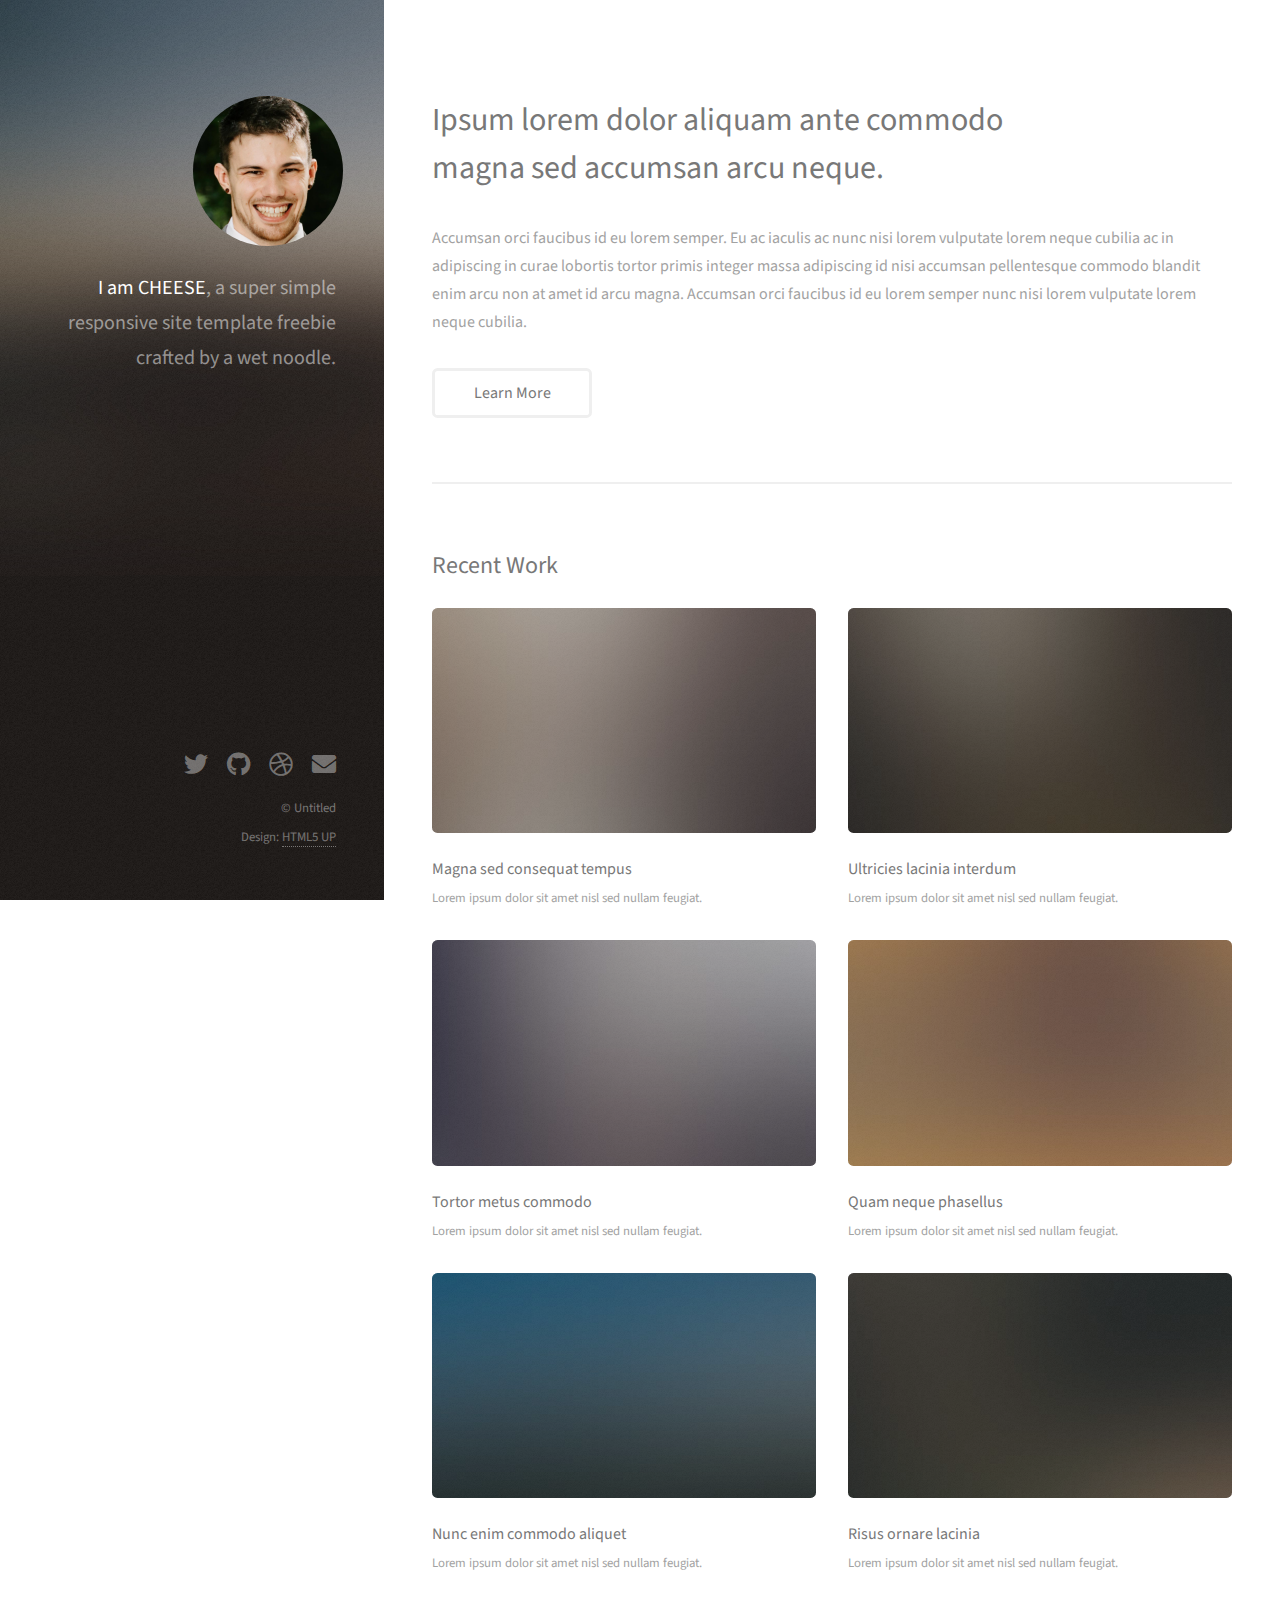
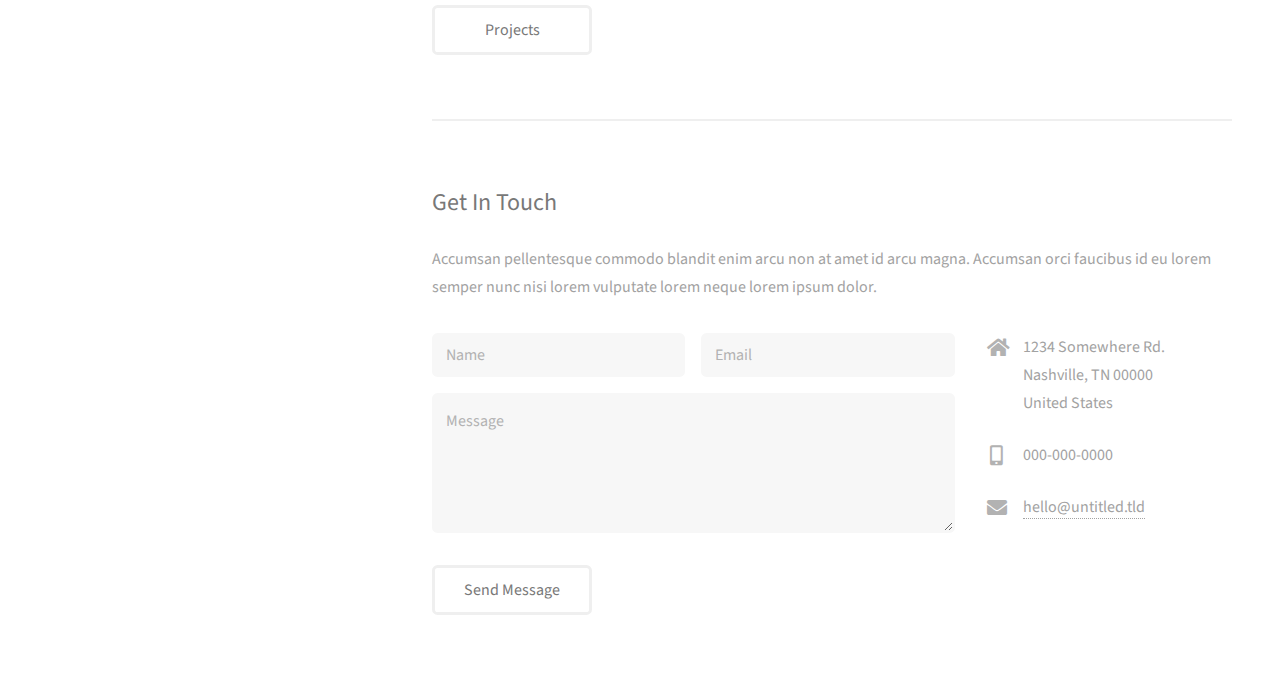
==== temp_index.html @ fc870f66 "Base files" ====
<!DOCTYPE HTML>
<!--
	Strata by HTML5 UP
	html5up.net | @ajlkn
	Free for personal and commercial use under the CCA 3.0 license (html5up.net/license)
-->
<html>
	<head>
		<title>Portfolio</title>
		<meta charset="utf-8" />
		<meta name="viewport" content="width=device-width, initial-scale=1, user-scalable=no" />
		<link rel="stylesheet" href="assets/css/main.css" />
	</head>
	<body class="is-preload">

		<!-- Header -->
			<header id="header">
				<div class="inner">
					<a class="image avatar"><img src="images/avatar.jpg" alt="" /></a>
					<h1><strong>I am CHEESE</strong>, a super simple<br />
					responsive site template freebie<br />
					crafted by a wet noodle.</h1>
				</div>
			</header>

		<!-- Main -->
			<div id="main">

				<!-- One -->
					<section id="one">
						<header class="major">
							<h2>Ipsum lorem dolor aliquam ante commodo<br />
							magna sed accumsan arcu neque.</h2>
						</header>
						<p>Accumsan orci faucibus id eu lorem semper. Eu ac iaculis ac nunc nisi lorem vulputate lorem neque cubilia ac in adipiscing in curae lobortis tortor primis integer massa adipiscing id nisi accumsan pellentesque commodo blandit enim arcu non at amet id arcu magna. Accumsan orci faucibus id eu lorem semper nunc nisi lorem vulputate lorem neque cubilia.</p>
						<ul class="actions">
							<li><a href="#" class="button">Learn More</a></li>
						</ul>
					</section>

				<!-- Two -->
					<section id="two">
						<h2>Recent Work</h2>
						<div class="row">
							<article class="col-6 col-12-xsmall work-item">
								<a href="images/fulls/01.jpg" class="image fit thumb"><img src="images/thumbs/01.jpg" alt="" /></a>
								<h3>Magna sed consequat tempus</h3>
								<p>Lorem ipsum dolor sit amet nisl sed nullam feugiat.</p>
							</article>
							<article class="col-6 col-12-xsmall work-item">
								<a href="images/fulls/02.jpg" class="image fit thumb"><img src="images/thumbs/02.jpg" alt="" /></a>
								<h3>Ultricies lacinia interdum</h3>
								<p>Lorem ipsum dolor sit amet nisl sed nullam feugiat.</p>
							</article>
							<article class="col-6 col-12-xsmall work-item">
								<a href="images/fulls/03.jpg" class="image fit thumb"><img src="images/thumbs/03.jpg" alt="" /></a>
								<h3>Tortor metus commodo</h3>
								<p>Lorem ipsum dolor sit amet nisl sed nullam feugiat.</p>
							</article>
							<article class="col-6 col-12-xsmall work-item">
								<a href="images/fulls/04.jpg" class="image fit thumb"><img src="images/thumbs/04.jpg" alt="" /></a>
								<h3>Quam neque phasellus</h3>
								<p>Lorem ipsum dolor sit amet nisl sed nullam feugiat.</p>
							</article>
							<article class="col-6 col-12-xsmall work-item">
								<a href="images/fulls/05.jpg" class="image fit thumb"><img src="images/thumbs/05.jpg" alt="" /></a>
								<h3>Nunc enim commodo aliquet</h3>
								<p>Lorem ipsum dolor sit amet nisl sed nullam feugiat.</p>
							</article>
							<article class="col-6 col-12-xsmall work-item">
								<a href="images/fulls/06.jpg" class="image fit thumb"><img src="images/thumbs/06.jpg" alt="" /></a>
								<h3>Risus ornare lacinia</h3>
								<p>Lorem ipsum dolor sit amet nisl sed nullam feugiat.</p>
							</article>
						</div>
						<ul class="actions">
							<li><a href="./projects.html/#" class="button">Projects</a></li>
						</ul>
					</section>

				<!-- Three -->
					<section id="three">
						<h2>Get In Touch</h2>
						<p>Accumsan pellentesque commodo blandit enim arcu non at amet id arcu magna. Accumsan orci faucibus id eu lorem semper nunc nisi lorem vulputate lorem neque lorem ipsum dolor.</p>
						<div class="row">
							<div class="col-8 col-12-small">
								<form method="post" action="#">
									<div class="row gtr-uniform gtr-50">
										<div class="col-6 col-12-xsmall"><input type="text" name="name" id="name" placeholder="Name" /></div>
										<div class="col-6 col-12-xsmall"><input type="email" name="email" id="email" placeholder="Email" /></div>
										<div class="col-12"><textarea name="message" id="message" placeholder="Message" rows="4"></textarea></div>
									</div>
								</form>
								<ul class="actions">
									<li><input type="submit" value="Send Message" /></li>
								</ul>
							</div>
							<div class="col-4 col-12-small">
								<ul class="labeled-icons">
									<li>
										<h3 class="icon solid fa-home"><span class="label">Address</span></h3>
										1234 Somewhere Rd.<br />
										Nashville, TN 00000<br />
										United States
									</li>
									<li>
										<h3 class="icon solid fa-mobile-alt"><span class="label">Phone</span></h3>
										000-000-0000
									</li>
									<li>
										<h3 class="icon solid fa-envelope"><span class="label">Email</span></h3>
										<a href="#">hello@untitled.tld</a>
									</li>
								</ul>
							</div>
						</div>
					</section>

				<!-- Four -->
				<!--
					<section id="four">
						<h2>Elements</h2>

						<section>
							<h4>Text</h4>
							<p>This is <b>bold</b> and this is <strong>strong</strong>. This is <i>italic</i> and this is <em>emphasized</em>.
							This is <sup>superscript</sup> text and this is <sub>subscript</sub> text.
							This is <u>underlined</u> and this is code: <code>for (;;) { ... }</code>. Finally, <a href="#">this is a link</a>.</p>
							<hr />
							<header>
								<h4>Heading with a Subtitle</h4>
								<p>Lorem ipsum dolor sit amet nullam id egestas urna aliquam</p>
							</header>
							<p>Nunc lacinia ante nunc ac lobortis. Interdum adipiscing gravida odio porttitor sem non mi integer non faucibus ornare mi ut ante amet placerat aliquet. Volutpat eu sed ante lacinia sapien lorem accumsan varius montes viverra nibh in adipiscing blandit tempus accumsan.</p>
							<header>
								<h5>Heading with a Subtitle</h5>
								<p>Lorem ipsum dolor sit amet nullam id egestas urna aliquam</p>
							</header>
							<p>Nunc lacinia ante nunc ac lobortis. Interdum adipiscing gravida odio porttitor sem non mi integer non faucibus ornare mi ut ante amet placerat aliquet. Volutpat eu sed ante lacinia sapien lorem accumsan varius montes viverra nibh in adipiscing blandit tempus accumsan.</p>
							<hr />
							<h2>Heading Level 2</h2>
							<h3>Heading Level 3</h3>
							<h4>Heading Level 4</h4>
							<h5>Heading Level 5</h5>
							<h6>Heading Level 6</h6>
							<hr />
							<h5>Blockquote</h5>
							<blockquote>Fringilla nisl. Donec accumsan interdum nisi, quis tincidunt felis sagittis eget tempus euismod. Vestibulum ante ipsum primis in faucibus vestibulum. Blandit adipiscing eu felis iaculis volutpat ac adipiscing accumsan faucibus. Vestibulum ante ipsum primis in faucibus lorem ipsum dolor sit amet nullam adipiscing eu felis.</blockquote>
							<h5>Preformatted</h5>
							<pre><code>i = 0;

while (!deck.isInOrder()) {
print 'Iteration ' + i;
deck.shuffle();
i++;
}

print 'It took ' + i + ' iterations to sort the deck.';</code></pre>
						</section>

						<section>
							<h4>Lists</h4>
							<div class="row">
								<div class="col-6 col-12-xsmall">
									<h5>Unordered</h5>
									<ul>
										<li>Dolor pulvinar etiam magna etiam.</li>
										<li>Sagittis adipiscing lorem eleifend.</li>
										<li>Felis enim feugiat dolore viverra.</li>
									</ul>
									<h5>Alternate</h5>
									<ul class="alt">
										<li>Dolor pulvinar etiam magna etiam.</li>
										<li>Sagittis adipiscing lorem eleifend.</li>
										<li>Felis enim feugiat dolore viverra.</li>
									</ul>
								</div>
								<div class="col-6 col-12-xsmall">
									<h5>Ordered</h5>
									<ol>
										<li>Dolor pulvinar etiam magna etiam.</li>
										<li>Etiam vel felis at lorem sed viverra.</li>
										<li>Felis enim feugiat dolore viverra.</li>
										<li>Dolor pulvinar etiam magna etiam.</li>
										<li>Etiam vel felis at lorem sed viverra.</li>
										<li>Felis enim feugiat dolore viverra.</li>
									</ol>
									<h5>Icons</h5>
									<ul class="icons">
										<li><a href="#" class="icon brands fa-twitter"><span class="label">Twitter</span></a></li>
										<li><a href="#" class="icon brands fa-facebook-f"><span class="label">Facebook</span></a></li>
										<li><a href="#" class="icon brands fa-instagram"><span class="label">Instagram</span></a></li>
										<li><a href="#" class="icon brands fa-github"><span class="label">Github</span></a></li>
										<li><a href="#" class="icon brands fa-dribbble"><span class="label">Dribbble</span></a></li>
										<li><a href="#" class="icon brands fa-tumblr"><span class="label">Tumblr</span></a></li>
									</ul>
								</div>
							</div>
							<h5>Actions</h5>
							<ul class="actions">
								<li><a href="#" class="button primary">Default</a></li>
								<li><a href="#" class="button">Default</a></li>
							</ul>
							<ul class="actions small">
								<li><a href="#" class="button primary small">Small</a></li>
								<li><a href="#" class="button small">Small</a></li>
							</ul>
							<div class="row">
								<div class="col-6 col-12-small">
									<ul class="actions stacked">
										<li><a href="#" class="button primary">Default</a></li>
										<li><a href="#" class="button">Default</a></li>
									</ul>
								</div>
								<div class="col-6 col-12-small">
									<ul class="actions stacked">
										<li><a href="#" class="button primary small">Small</a></li>
										<li><a href="#" class="button small">Small</a></li>
									</ul>
								</div>
								<div class="col-6 col-12-small">
									<ul class="actions stacked">
										<li><a href="#" class="button primary fit">Default</a></li>
										<li><a href="#" class="button fit">Default</a></li>
									</ul>
								</div>
								<div class="col-6 col-12-small">
									<ul class="actions stacked">
										<li><a href="#" class="button primary small fit">Small</a></li>
										<li><a href="#" class="button small fit">Small</a></li>
									</ul>
								</div>
							</div>
						</section>

						<section>
							<h4>Table</h4>
							<h5>Default</h5>
							<div class="table-wrapper">
								<table>
									<thead>
										<tr>
											<th>Name</th>
											<th>Description</th>
											<th>Price</th>
										</tr>
									</thead>
									<tbody>
										<tr>
											<td>Item One</td>
											<td>Ante turpis integer aliquet porttitor.</td>
											<td>29.99</td>
										</tr>
										<tr>
											<td>Item Two</td>
											<td>Vis ac commodo adipiscing arcu aliquet.</td>
											<td>19.99</td>
										</tr>
										<tr>
											<td>Item Three</td>
											<td> Morbi faucibus arcu accumsan lorem.</td>
											<td>29.99</td>
										</tr>
										<tr>
											<td>Item Four</td>
											<td>Vitae integer tempus condimentum.</td>
											<td>19.99</td>
										</tr>
										<tr>
											<td>Item Five</td>
											<td>Ante turpis integer aliquet porttitor.</td>
											<td>29.99</td>
										</tr>
									</tbody>
									<tfoot>
										<tr>
											<td colspan="2"></td>
											<td>100.00</td>
										</tr>
									</tfoot>
								</table>
							</div>

							<h5>Alternate</h5>
							<div class="table-wrapper">
								<table class="alt">
									<thead>
										<tr>
											<th>Name</th>
											<th>Description</th>
											<th>Price</th>
										</tr>
									</thead>
									<tbody>
										<tr>
											<td>Item One</td>
											<td>Ante turpis integer aliquet porttitor.</td>
											<td>29.99</td>
										</tr>
										<tr>
											<td>Item Two</td>
											<td>Vis ac commodo adipiscing arcu aliquet.</td>
											<td>19.99</td>
										</tr>
										<tr>
											<td>Item Three</td>
											<td> Morbi faucibus arcu accumsan lorem.</td>
											<td>29.99</td>
										</tr>
										<tr>
											<td>Item Four</td>
											<td>Vitae integer tempus condimentum.</td>
											<td>19.99</td>
										</tr>
										<tr>
											<td>Item Five</td>
											<td>Ante turpis integer aliquet porttitor.</td>
											<td>29.99</td>
										</tr>
									</tbody>
									<tfoot>
										<tr>
											<td colspan="2"></td>
											<td>100.00</td>
										</tr>
									</tfoot>
								</table>
							</div>
						</section>

						<section>
							<h4>Buttons</h4>
							<ul class="actions">
								<li><a href="#" class="button primary">Primary</a></li>
								<li><a href="#" class="button">Default</a></li>
							</ul>
							<ul class="actions">
								<li><a href="#" class="button large">Large</a></li>
								<li><a href="#" class="button">Default</a></li>
								<li><a href="#" class="button small">Small</a></li>
							</ul>
							<ul class="actions fit">
								<li><a href="#" class="button primary fit">Fit</a></li>
								<li><a href="#" class="button fit">Fit</a></li>
							</ul>
							<ul class="actions fit small">
								<li><a href="#" class="button primary fit small">Fit + Small</a></li>
								<li><a href="#" class="button fit small">Fit + Small</a></li>
							</ul>
							<ul class="actions">
								<li><a href="#" class="button primary icon solid fa-download">Icon</a></li>
								<li><a href="#" class="button icon solid fa-download">Icon</a></li>
							</ul>
							<ul class="actions">
								<li><span class="button primary disabled">Primary</span></li>
								<li><span class="button disabled">Default</span></li>
							</ul>
						</section>

						<section>
							<h4>Form</h4>
							<form method="post" action="#">
								<div class="row gtr-uniform gtr-50">
									<div class="col-6 col-12-xsmall">
										<input type="text" name="demo-name" id="demo-name" value="" placeholder="Name" />
									</div>
									<div class="col-6 col-12-xsmall">
										<input type="email" name="demo-email" id="demo-email" value="" placeholder="Email" />
									</div>
									<div class="col-12">
										<select name="demo-category" id="demo-category">
											<option value="">- Category -</option>
											<option value="1">Manufacturing</option>
											<option value="1">Shipping</option>
											<option value="1">Administration</option>
											<option value="1">Human Resources</option>
										</select>
									</div>
									<div class="col-4 col-12-small">
										<input type="radio" id="demo-priority-low" name="demo-priority" checked>
										<label for="demo-priority-low">Low Priority</label>
									</div>
									<div class="col-4 col-12-small">
										<input type="radio" id="demo-priority-normal" name="demo-priority">
										<label for="demo-priority-normal">Normal Priority</label>
									</div>
									<div class="col-4 col-12-small">
										<input type="radio" id="demo-priority-high" name="demo-priority">
										<label for="demo-priority-high">High Priority</label>
									</div>
									<div class="col-6 col-12-small">
										<input type="checkbox" id="demo-copy" name="demo-copy">
										<label for="demo-copy">Email me a copy of this message</label>
									</div>
									<div class="col-6 col-12-small">
										<input type="checkbox" id="demo-human" name="demo-human" checked>
										<label for="demo-human">I am a human and not a robot</label>
									</div>
									<div class="col-12">
										<textarea name="demo-message" id="demo-message" placeholder="Enter your message" rows="6"></textarea>
									</div>
									<div class="col-12">
										<ul class="actions">
											<li><input type="submit" value="Send Message" class="primary" /></li>
											<li><input type="reset" value="Reset" /></li>
										</ul>
									</div>
								</div>
							</form>
						</section>

						<section>
							<h4>Image</h4>
							<h5>Fit</h5>
							<div class="box alt">
								<div class="row gtr-50 gtr-uniform">
									<div class="col-12"><span class="image fit"><img src="images/fulls/05.jpg" alt="" /></span></div>
									<div class="col-4"><span class="image fit"><img src="images/thumbs/01.jpg" alt="" /></span></div>
									<div class="col-4"><span class="image fit"><img src="images/thumbs/02.jpg" alt="" /></span></div>
									<div class="col-4"><span class="image fit"><img src="images/thumbs/03.jpg" alt="" /></span></div>
									<div class="col-4"><span class="image fit"><img src="images/thumbs/04.jpg" alt="" /></span></div>
									<div class="col-4"><span class="image fit"><img src="images/thumbs/05.jpg" alt="" /></span></div>
									<div class="col-4"><span class="image fit"><img src="images/thumbs/06.jpg" alt="" /></span></div>
									<div class="col-4"><span class="image fit"><img src="images/thumbs/03.jpg" alt="" /></span></div>
									<div class="col-4"><span class="image fit"><img src="images/thumbs/02.jpg" alt="" /></span></div>
									<div class="col-4"><span class="image fit"><img src="images/thumbs/01.jpg" alt="" /></span></div>
								</div>
							</div>
							<h5>Left &amp; Right</h5>
							<p><span class="image left"><img src="images/avatar.jpg" alt="" /></span>Fringilla nisl. Donec accumsan interdum nisi, quis tincidunt felis sagittis eget. tempus euismod. Vestibulum ante ipsum primis in faucibus vestibulum. Blandit adipiscing eu felis iaculis volutpat ac adipiscing accumsan eu faucibus. Integer ac pellentesque praesent tincidunt felis sagittis eget. tempus euismod. Vestibulum ante ipsum primis in faucibus vestibulum. Blandit adipiscing eu felis iaculis volutpat ac adipiscing accumsan eu faucibus. Integer ac pellentesque praesent. Donec accumsan interdum nisi, quis tincidunt felis sagittis eget. tempus euismod. Vestibulum ante ipsum primis in faucibus vestibulum. Blandit adipiscing eu felis iaculis volutpat ac adipiscing accumsan eu faucibus. Integer ac pellentesque praesent tincidunt felis sagittis eget. tempus euismod. Vestibulum ante ipsum primis in faucibus vestibulum. Blandit adipiscing eu felis iaculis volutpat ac adipiscing accumsan eu faucibus. Integer ac pellentesque praesent.</p>
							<p><span class="image right"><img src="images/avatar.jpg" alt="" /></span>Fringilla nisl. Donec accumsan interdum nisi, quis tincidunt felis sagittis eget. tempus euismod. Vestibulum ante ipsum primis in faucibus vestibulum. Blandit adipiscing eu felis iaculis volutpat ac adipiscing accumsan eu faucibus. Integer ac pellentesque praesent tincidunt felis sagittis eget. tempus euismod. Vestibulum ante ipsum primis in faucibus vestibulum. Blandit adipiscing eu felis iaculis volutpat ac adipiscing accumsan eu faucibus. Integer ac pellentesque praesent. Donec accumsan interdum nisi, quis tincidunt felis sagittis eget. tempus euismod. Vestibulum ante ipsum primis in faucibus vestibulum. Blandit adipiscing eu felis iaculis volutpat ac adipiscing accumsan eu faucibus. Integer ac pellentesque praesent tincidunt felis sagittis eget. tempus euismod. Vestibulum ante ipsum primis in faucibus vestibulum. Blandit adipiscing eu felis iaculis volutpat ac adipiscing accumsan eu faucibus. Integer ac pellentesque praesent.</p>
						</section>

					</section>
				-->

			</div>

		<!-- Footer -->
			<footer id="footer">
				<div class="inner">
					<ul class="icons">
						<li><a href="#" class="icon brands fa-twitter"><span class="label">Twitter</span></a></li>
						<li><a href="#" class="icon brands fa-github"><span class="label">Github</span></a></li>
						<li><a href="#" class="icon brands fa-dribbble"><span class="label">Dribbble</span></a></li>
						<li><a href="#" class="icon solid fa-envelope"><span class="label">Email</span></a></li>
					</ul>
					<ul class="copyright">
						<li>&copy; Untitled</li><li>Design: <a href="http://html5up.net">HTML5 UP</a></li>
					</ul>
				</div>
			</footer>

		<!-- Scripts -->
			<script src="assets/js/jquery.min.js"></script>
			<script src="assets/js/jquery.poptrox.min.js"></script>
			<script src="assets/js/browser.min.js"></script>
			<script src="assets/js/breakpoints.min.js"></script>
			<script src="assets/js/util.js"></script>
			<script src="assets/js/main.js"></script>

	</body>
</html>
---- assets/css/main.css ----
@import url("fontawesome-all.min.css");
@import url("https://fonts.googleapis.com/css?family=Source+Sans+Pro:400,400italic");

/*
	Strata by HTML5 UP
	html5up.net | @ajlkn
	Free for personal and commercial use under the CCA 3.0 license (html5up.net/license)
*/

html, body, div, span, applet, object,
iframe, h1, h2, h3, h4, h5, h6, p, blockquote,
pre, a, abbr, acronym, address, big, cite,
code, del, dfn, em, img, ins, kbd, q, s, samp,
small, strike, strong, sub, sup, tt, var, b,
u, i, center, dl, dt, dd, ol, ul, li, fieldset,
form, label, legend, table, caption, tbody,
tfoot, thead, tr, th, td, article, aside,
canvas, details, embed, figure, figcaption,
footer, header, hgroup, menu, nav, output, ruby,
section, summary, time, mark, audio, video {
	margin: 0;
	padding: 0;
	border: 0;
	font-size: 100%;
	font: inherit;
	vertical-align: baseline;}

article, aside, details, figcaption, figure,
footer, header, hgroup, menu, nav, section {
	display: block;}

body {
	line-height: 1;
}

ol, ul {
	list-style: none;
}

blockquote, q {
	quotes: none;
}

	blockquote:before, blockquote:after, q:before, q:after {
		content: '';
		content: none;
	}

table {
	border-collapse: collapse;
	border-spacing: 0;
}

body {
	-webkit-text-size-adjust: none;
}

mark {
	background-color: transparent;
	color: inherit;
}

input::-moz-focus-inner {
	border: 0;
	padding: 0;
}

input, select, textarea {
	-moz-appearance: none;
	-webkit-appearance: none;
	-ms-appearance: none;
	appearance: none;
}

/* Basic */

	html {
		box-sizing: border-box;
	}

	*, *:before, *:after {
		box-sizing: inherit;
	}

	body {
		background: #fff;
	}

		body.is-preload *, body.is-preload *:before, body.is-preload *:after {
			-moz-animation: none !important;
			-webkit-animation: none !important;
			-ms-animation: none !important;
			animation: none !important;
			-moz-transition: none !important;
			-webkit-transition: none !important;
			-ms-transition: none !important;
			transition: none !important;
		}

	body, input, select, textarea {
		color: #a2a2a2;
		font-family: "Source Sans Pro", Helvetica, sans-serif;
		font-size: 16pt;
		font-weight: 400;
		line-height: 1.75em;
	}

	a {
		-moz-transition: color 0.2s ease-in-out, border-color 0.2s ease-in-out;
		-webkit-transition: color 0.2s ease-in-out, border-color 0.2s ease-in-out;
		-ms-transition: color 0.2s ease-in-out, border-color 0.2s ease-in-out;
		transition: color 0.2s ease-in-out, border-color 0.2s ease-in-out;
		border-bottom: dotted 1px;
		color: #49bf9d;
		text-decoration: none;
	}

		a:hover {
			border-bottom-color: transparent;
			color: #49bf9d !important;
			text-decoration: none;
		}

	strong, b {
		color: #787878;
		font-weight: 400;
	}

	em, i {
		font-style: italic;
	}

	p {
		margin: 0 0 2em 0;
	}

	h1, h2, h3, h4, h5, h6 {
		color: #787878;
		font-weight: 400;
		line-height: 1em;
		margin: 0 0 1em 0;
	}

		h1 a, h2 a, h3 a, h4 a, h5 a, h6 a {
			color: inherit;
			text-decoration: none;
		}

	h1 {
		font-size: 2em;
		line-height: 1.5em;
	}

	h2 {
		font-size: 1.5em;
		line-height: 1.5em;
	}

	h3 {
		font-size: 1.25em;
		line-height: 1.5em;
	}

	h4 {
		font-size: 1.1em;
		line-height: 1.5em;
	}

	h5 {
		font-size: 0.9em;
		line-height: 1.5em;
	}

	h6 {
		font-size: 0.7em;
		line-height: 1.5em;
	}

	sub {
		font-size: 0.8em;
		position: relative;
		top: 0.5em;
	}

	sup {
		font-size: 0.8em;
		position: relative;
		top: -0.5em;
	}

	hr {
		border: 0;
		border-bottom: solid 2px #efefef;
		margin: 2em 0;
	}

		hr.major {
			margin: 3em 0;
		}

	blockquote {
		border-left: solid 6px #efefef;
		font-style: italic;
		margin: 0 0 2em 0;
		padding: 0.5em 0 0.5em 1.5em;
	}

	code {
		background: #f7f7f7;
		border-radius: 0.35em;
		border: solid 2px #efefef;
		font-family: "Courier New", monospace;
		font-size: 0.9em;
		margin: 0 0.25em;
		padding: 0.25em 0.65em;
	}

	pre {
		-webkit-overflow-scrolling: touch;
		font-family: "Courier New", monospace;
		font-size: 0.9em;
		margin: 0 0 2em 0;
	}

		pre code {
			display: block;
			line-height: 1.75em;
			padding: 1em 1.5em;
			overflow-x: auto;
		}

	.align-left {
		text-align: left;
	}

	.align-center {
		text-align: center;
	}

	.align-right {
		text-align: right;
	}

/* Container */

	.container {
		margin: 0 auto;
		max-width: calc(100% - 4em);
		width: 100%;
	}

		.container.xsmall {
			width: 25%;
		}

		.container.small {
			width: 50%;
		}

		.container.medium {
			width: 75%;
		}

		.container.large {
			width: 125%;
		}

		.container.xlarge {
			width: 150%;
		}

		.container.max {
			width: 100%;
		}

		@media screen and (max-width: 980px) {

			.container {
				width: 100% !important;
				max-width: 100% !important;
			}

		}

		@media screen and (max-width: 480px) {

			.container {
				max-width: calc(100% - 3em);
			}

		}

/* Row */

	.row {
		display: flex;
		flex-wrap: wrap;
		box-sizing: border-box;
		align-items: stretch;
	}

		.row > * {
			box-sizing: border-box;
		}

		.row.gtr-uniform > * > :last-child {
			margin-bottom: 0;
		}

		.row.aln-left {
			justify-content: flex-start;
		}

		.row.aln-center {
			justify-content: center;
		}

		.row.aln-right {
			justify-content: flex-end;
		}

		.row.aln-top {
			align-items: flex-start;
		}

		.row.aln-middle {
			align-items: center;
		}

		.row.aln-bottom {
			align-items: flex-end;
		}

		.row > .imp {
			order: -1;
		}

		.row > .col-1 {
			width: 8.33333%;
		}

		.row > .off-1 {
			margin-left: 8.33333%;
		}

		.row > .col-2 {
			width: 16.66667%;
		}

		.row > .off-2 {
			margin-left: 16.66667%;
		}

		.row > .col-3 {
			width: 25%;
		}

		.row > .off-3 {
			margin-left: 25%;
		}

		.row > .col-4 {
			width: 33.33333%;
		}

		.row > .off-4 {
			margin-left: 33.33333%;
		}

		.row > .col-5 {
			width: 41.66667%;
		}

		.row > .off-5 {
			margin-left: 41.66667%;
		}

		.row > .col-6 {
			width: 50%;
		}

		.row > .off-6 {
			margin-left: 50%;
		}

		.row > .col-7 {
			width: 58.33333%;
		}

		.row > .off-7 {
			margin-left: 58.33333%;
		}

		.row > .col-8 {
			width: 66.66667%;
		}

		.row > .off-8 {
			margin-left: 66.66667%;
		}

		.row > .col-9 {
			width: 75%;
		}

		.row > .off-9 {
			margin-left: 75%;
		}

		.row > .col-10 {
			width: 83.33333%;
		}

		.row > .off-10 {
			margin-left: 83.33333%;
		}

		.row > .col-11 {
			width: 91.66667%;
		}

		.row > .off-11 {
			margin-left: 91.66667%;
		}

		.row > .col-12 {
			width: 100%;
		}

		.row > .off-12 {
			margin-left: 100%;
		}

		.row.gtr-0 {
			margin-top: 0;
			margin-left: 0em;
		}

			.row.gtr-0 > * {
				padding: 0 0 0 0em;
			}

			.row.gtr-0.gtr-uniform {
				margin-top: 0em;
			}

				.row.gtr-0.gtr-uniform > * {
					padding-top: 0em;
				}

		.row.gtr-25 {
			margin-top: 0;
			margin-left: -0.625em;
		}

			.row.gtr-25 > * {
				padding: 0 0 0 0.625em;
			}

			.row.gtr-25.gtr-uniform {
				margin-top: -0.625em;
			}

				.row.gtr-25.gtr-uniform > * {
					padding-top: 0.625em;
				}

		.row.gtr-50 {
			margin-top: 0;
			margin-left: -1.25em;
		}

			.row.gtr-50 > * {
				padding: 0 0 0 1.25em;
			}

			.row.gtr-50.gtr-uniform {
				margin-top: -1.25em;
			}

				.row.gtr-50.gtr-uniform > * {
					padding-top: 1.25em;
				}

		.row {
			margin-top: 0;
			margin-left: -2.5em;
		}

			.row > * {
				padding: 0 0 0 2.5em;
			}

			.row.gtr-uniform {
				margin-top: -2.5em;
			}

				.row.gtr-uniform > * {
					padding-top: 2.5em;
				}

		.row.gtr-150 {
			margin-top: 0;
			margin-left: -3.75em;
		}

			.row.gtr-150 > * {
				padding: 0 0 0 3.75em;
			}

			.row.gtr-150.gtr-uniform {
				margin-top: -3.75em;
			}

				.row.gtr-150.gtr-uniform > * {
					padding-top: 3.75em;
				}

		.row.gtr-200 {
			margin-top: 0;
			margin-left: -5em;
		}

			.row.gtr-200 > * {
				padding: 0 0 0 5em;
			}

			.row.gtr-200.gtr-uniform {
				margin-top: -5em;
			}

				.row.gtr-200.gtr-uniform > * {
					padding-top: 5em;
				}

		@media screen and (max-width: 1800px) {

			.row {
				display: flex;
				flex-wrap: wrap;
				box-sizing: border-box;
				align-items: stretch;
			}

				.row > * {
					box-sizing: border-box;
				}

				.row.gtr-uniform > * > :last-child {
					margin-bottom: 0;
				}

				.row.aln-left {
					justify-content: flex-start;
				}

				.row.aln-center {
					justify-content: center;
				}

				.row.aln-right {
					justify-content: flex-end;
				}

				.row.aln-top {
					align-items: flex-start;
				}

				.row.aln-middle {
					align-items: center;
				}

				.row.aln-bottom {
					align-items: flex-end;
				}

				.row > .imp-xlarge {
					order: -1;
				}

				.row > .col-1-xlarge {
					width: 8.33333%;
				}

				.row > .off-1-xlarge {
					margin-left: 8.33333%;
				}

				.row > .col-2-xlarge {
					width: 16.66667%;
				}

				.row > .off-2-xlarge {
					margin-left: 16.66667%;
				}

				.row > .col-3-xlarge {
					width: 25%;
				}

				.row > .off-3-xlarge {
					margin-left: 25%;
				}

				.row > .col-4-xlarge {
					width: 33.33333%;
				}

				.row > .off-4-xlarge {
					margin-left: 33.33333%;
				}

				.row > .col-5-xlarge {
					width: 41.66667%;
				}

				.row > .off-5-xlarge {
					margin-left: 41.66667%;
				}

				.row > .col-6-xlarge {
					width: 50%;
				}

				.row > .off-6-xlarge {
					margin-left: 50%;
				}

				.row > .col-7-xlarge {
					width: 58.33333%;
				}

				.row > .off-7-xlarge {
					margin-left: 58.33333%;
				}

				.row > .col-8-xlarge {
					width: 66.66667%;
				}

				.row > .off-8-xlarge {
					margin-left: 66.66667%;
				}

				.row > .col-9-xlarge {
					width: 75%;
				}

				.row > .off-9-xlarge {
					margin-left: 75%;
				}

				.row > .col-10-xlarge {
					width: 83.33333%;
				}

				.row > .off-10-xlarge {
					margin-left: 83.33333%;
				}

				.row > .col-11-xlarge {
					width: 91.66667%;
				}

				.row > .off-11-xlarge {
					margin-left: 91.66667%;
				}

				.row > .col-12-xlarge {
					width: 100%;
				}

				.row > .off-12-xlarge {
					margin-left: 100%;
				}

				.row.gtr-0 {
					margin-top: 0;
					margin-left: 0em;
				}

					.row.gtr-0 > * {
						padding: 0 0 0 0em;
					}

					.row.gtr-0.gtr-uniform {
						margin-top: 0em;
					}

						.row.gtr-0.gtr-uniform > * {
							padding-top: 0em;
						}

				.row.gtr-25 {
					margin-top: 0;
					margin-left: -0.625em;
				}

					.row.gtr-25 > * {
						padding: 0 0 0 0.625em;
					}

					.row.gtr-25.gtr-uniform {
						margin-top: -0.625em;
					}

						.row.gtr-25.gtr-uniform > * {
							padding-top: 0.625em;
						}

				.row.gtr-50 {
					margin-top: 0;
					margin-left: -1.25em;
				}

					.row.gtr-50 > * {
						padding: 0 0 0 1.25em;
					}

					.row.gtr-50.gtr-uniform {
						margin-top: -1.25em;
					}

						.row.gtr-50.gtr-uniform > * {
							padding-top: 1.25em;
						}

				.row {
					margin-top: 0;
					margin-left: -2.5em;
				}

					.row > * {
						padding: 0 0 0 2.5em;
					}

					.row.gtr-uniform {
						margin-top: -2.5em;
					}

						.row.gtr-uniform > * {
							padding-top: 2.5em;
						}

				.row.gtr-150 {
					margin-top: 0;
					margin-left: -3.75em;
				}

					.row.gtr-150 > * {
						padding: 0 0 0 3.75em;
					}

					.row.gtr-150.gtr-uniform {
						margin-top: -3.75em;
					}

						.row.gtr-150.gtr-uniform > * {
							padding-top: 3.75em;
						}

				.row.gtr-200 {
					margin-top: 0;
					margin-left: -5em;
				}

					.row.gtr-200 > * {
						padding: 0 0 0 5em;
					}

					.row.gtr-200.gtr-uniform {
						margin-top: -5em;
					}

						.row.gtr-200.gtr-uniform > * {
							padding-top: 5em;
						}

		}

		@media screen and (max-width: 1280px) {

			.row {
				display: flex;
				flex-wrap: wrap;
				box-sizing: border-box;
				align-items: stretch;
			}

				.row > * {
					box-sizing: border-box;
				}

				.row.gtr-uniform > * > :last-child {
					margin-bottom: 0;
				}

				.row.aln-left {
					justify-content: flex-start;
				}

				.row.aln-center {
					justify-content: center;
				}

				.row.aln-right {
					justify-content: flex-end;
				}

				.row.aln-top {
					align-items: flex-start;
				}

				.row.aln-middle {
					align-items: center;
				}

				.row.aln-bottom {
					align-items: flex-end;
				}

				.row > .imp-large {
					order: -1;
				}

				.row > .col-1-large {
					width: 8.33333%;
				}

				.row > .off-1-large {
					margin-left: 8.33333%;
				}

				.row > .col-2-large {
					width: 16.66667%;
				}

				.row > .off-2-large {
					margin-left: 16.66667%;
				}

				.row > .col-3-large {
					width: 25%;
				}

				.row > .off-3-large {
					margin-left: 25%;
				}

				.row > .col-4-large {
					width: 33.33333%;
				}

				.row > .off-4-large {
					margin-left: 33.33333%;
				}

				.row > .col-5-large {
					width: 41.66667%;
				}

				.row > .off-5-large {
					margin-left: 41.66667%;
				}

				.row > .col-6-large {
					width: 50%;
				}

				.row > .off-6-large {
					margin-left: 50%;
				}

				.row > .col-7-large {
					width: 58.33333%;
				}

				.row > .off-7-large {
					margin-left: 58.33333%;
				}

				.row > .col-8-large {
					width: 66.66667%;
				}

				.row > .off-8-large {
					margin-left: 66.66667%;
				}

				.row > .col-9-large {
					width: 75%;
				}

				.row > .off-9-large {
					margin-left: 75%;
				}

				.row > .col-10-large {
					width: 83.33333%;
				}

				.row > .off-10-large {
					margin-left: 83.33333%;
				}

				.row > .col-11-large {
					width: 91.66667%;
				}

				.row > .off-11-large {
					margin-left: 91.66667%;
				}

				.row > .col-12-large {
					width: 100%;
				}

				.row > .off-12-large {
					margin-left: 100%;
				}

				.row.gtr-0 {
					margin-top: 0;
					margin-left: 0em;
				}

					.row.gtr-0 > * {
						padding: 0 0 0 0em;
					}

					.row.gtr-0.gtr-uniform {
						margin-top: 0em;
					}

						.row.gtr-0.gtr-uniform > * {
							padding-top: 0em;
						}

				.row.gtr-25 {
					margin-top: 0;
					margin-left: -0.5em;
				}

					.row.gtr-25 > * {
						padding: 0 0 0 0.5em;
					}

					.row.gtr-25.gtr-uniform {
						margin-top: -0.5em;
					}

						.row.gtr-25.gtr-uniform > * {
							padding-top: 0.5em;
						}

				.row.gtr-50 {
					margin-top: 0;
					margin-left: -1em;
				}

					.row.gtr-50 > * {
						padding: 0 0 0 1em;
					}

					.row.gtr-50.gtr-uniform {
						margin-top: -1em;
					}

						.row.gtr-50.gtr-uniform > * {
							padding-top: 1em;
						}

				.row {
					margin-top: 0;
					margin-left: -2em;
				}

					.row > * {
						padding: 0 0 0 2em;
					}

					.row.gtr-uniform {
						margin-top: -2em;
					}

						.row.gtr-uniform > * {
							padding-top: 2em;
						}

				.row.gtr-150 {
					margin-top: 0;
					margin-left: -3em;
				}

					.row.gtr-150 > * {
						padding: 0 0 0 3em;
					}

					.row.gtr-150.gtr-uniform {
						margin-top: -3em;
					}

						.row.gtr-150.gtr-uniform > * {
							padding-top: 3em;
						}

				.row.gtr-200 {
					margin-top: 0;
					margin-left: -4em;
				}

					.row.gtr-200 > * {
						padding: 0 0 0 4em;
					}

					.row.gtr-200.gtr-uniform {
						margin-top: -4em;
					}

						.row.gtr-200.gtr-uniform > * {
							padding-top: 4em;
						}

		}

		@media screen and (max-width: 980px) {

			.row {
				display: flex;
				flex-wrap: wrap;
				box-sizing: border-box;
				align-items: stretch;
			}

				.row > * {
					box-sizing: border-box;
				}

				.row.gtr-uniform > * > :last-child {
					margin-bottom: 0;
				}

				.row.aln-left {
					justify-content: flex-start;
				}

				.row.aln-center {
					justify-content: center;
				}

				.row.aln-right {
					justify-content: flex-end;
				}

				.row.aln-top {
					align-items: flex-start;
				}

				.row.aln-middle {
					align-items: center;
				}

				.row.aln-bottom {
					align-items: flex-end;
				}

				.row > .imp-medium {
					order: -1;
				}

				.row > .col-1-medium {
					width: 8.33333%;
				}

				.row > .off-1-medium {
					margin-left: 8.33333%;
				}

				.row > .col-2-medium {
					width: 16.66667%;
				}

				.row > .off-2-medium {
					margin-left: 16.66667%;
				}

				.row > .col-3-medium {
					width: 25%;
				}

				.row > .off-3-medium {
					margin-left: 25%;
				}

				.row > .col-4-medium {
					width: 33.33333%;
				}

				.row > .off-4-medium {
					margin-left: 33.33333%;
				}

				.row > .col-5-medium {
					width: 41.66667%;
				}

				.row > .off-5-medium {
					margin-left: 41.66667%;
				}

				.row > .col-6-medium {
					width: 50%;
				}

				.row > .off-6-medium {
					margin-left: 50%;
				}

				.row > .col-7-medium {
					width: 58.33333%;
				}

				.row > .off-7-medium {
					margin-left: 58.33333%;
				}

				.row > .col-8-medium {
					width: 66.66667%;
				}

				.row > .off-8-medium {
					margin-left: 66.66667%;
				}

				.row > .col-9-medium {
					width: 75%;
				}

				.row > .off-9-medium {
					margin-left: 75%;
				}

				.row > .col-10-medium {
					width: 83.33333%;
				}

				.row > .off-10-medium {
					margin-left: 83.33333%;
				}

				.row > .col-11-medium {
					width: 91.66667%;
				}

				.row > .off-11-medium {
					margin-left: 91.66667%;
				}

				.row > .col-12-medium {
					width: 100%;
				}

				.row > .off-12-medium {
					margin-left: 100%;
				}

				.row.gtr-0 {
					margin-top: 0;
					margin-left: 0em;
				}

					.row.gtr-0 > * {
						padding: 0 0 0 0em;
					}

					.row.gtr-0.gtr-uniform {
						margin-top: 0em;
					}

						.row.gtr-0.gtr-uniform > * {
							padding-top: 0em;
						}

				.row.gtr-25 {
					margin-top: 0;
					margin-left: -0.5em;
				}

					.row.gtr-25 > * {
						padding: 0 0 0 0.5em;
					}

					.row.gtr-25.gtr-uniform {
						margin-top: -0.5em;
					}

						.row.gtr-25.gtr-uniform > * {
							padding-top: 0.5em;
						}

				.row.gtr-50 {
					margin-top: 0;
					margin-left: -1em;
				}

					.row.gtr-50 > * {
						padding: 0 0 0 1em;
					}

					.row.gtr-50.gtr-uniform {
						margin-top: -1em;
					}

						.row.gtr-50.gtr-uniform > * {
							padding-top: 1em;
						}

				.row {
					margin-top: 0;
					margin-left: -2em;
				}

					.row > * {
						padding: 0 0 0 2em;
					}

					.row.gtr-uniform {
						margin-top: -2em;
					}

						.row.gtr-uniform > * {
							padding-top: 2em;
						}

				.row.gtr-150 {
					margin-top: 0;
					margin-left: -3em;
				}

					.row.gtr-150 > * {
						padding: 0 0 0 3em;
					}

					.row.gtr-150.gtr-uniform {
						margin-top: -3em;
					}

						.row.gtr-150.gtr-uniform > * {
							padding-top: 3em;
						}

				.row.gtr-200 {
					margin-top: 0;
					margin-left: -4em;
				}

					.row.gtr-200 > * {
						padding: 0 0 0 4em;
					}

					.row.gtr-200.gtr-uniform {
						margin-top: -4em;
					}

						.row.gtr-200.gtr-uniform > * {
							padding-top: 4em;
						}

		}

		@media screen and (max-width: 736px) {

			.row {
				display: flex;
				flex-wrap: wrap;
				box-sizing: border-box;
				align-items: stretch;
			}

				.row > * {
					box-sizing: border-box;
				}

				.row.gtr-uniform > * > :last-child {
					margin-bottom: 0;
				}

				.row.aln-left {
					justify-content: flex-start;
				}

				.row.aln-center {
					justify-content: center;
				}

				.row.aln-right {
					justify-content: flex-end;
				}

				.row.aln-top {
					align-items: flex-start;
				}

				.row.aln-middle {
					align-items: center;
				}

				.row.aln-bottom {
					align-items: flex-end;
				}

				.row > .imp-small {
					order: -1;
				}

				.row > .col-1-small {
					width: 8.33333%;
				}

				.row > .off-1-small {
					margin-left: 8.33333%;
				}

				.row > .col-2-small {
					width: 16.66667%;
				}

				.row > .off-2-small {
					margin-left: 16.66667%;
				}

				.row > .col-3-small {
					width: 25%;
				}

				.row > .off-3-small {
					margin-left: 25%;
				}

				.row > .col-4-small {
					width: 33.33333%;
				}

				.row > .off-4-small {
					margin-left: 33.33333%;
				}

				.row > .col-5-small {
					width: 41.66667%;
				}

				.row > .off-5-small {
					margin-left: 41.66667%;
				}

				.row > .col-6-small {
					width: 50%;
				}

				.row > .off-6-small {
					margin-left: 50%;
				}

				.row > .col-7-small {
					width: 58.33333%;
				}

				.row > .off-7-small {
					margin-left: 58.33333%;
				}

				.row > .col-8-small {
					width: 66.66667%;
				}

				.row > .off-8-small {
					margin-left: 66.66667%;
				}

				.row > .col-9-small {
					width: 75%;
				}

				.row > .off-9-small {
					margin-left: 75%;
				}

				.row > .col-10-small {
					width: 83.33333%;
				}

				.row > .off-10-small {
					margin-left: 83.33333%;
				}

				.row > .col-11-small {
					width: 91.66667%;
				}

				.row > .off-11-small {
					margin-left: 91.66667%;
				}

				.row > .col-12-small {
					width: 100%;
				}

				.row > .off-12-small {
					margin-left: 100%;
				}

				.row.gtr-0 {
					margin-top: 0;
					margin-left: 0em;
				}

					.row.gtr-0 > * {
						padding: 0 0 0 0em;
					}

					.row.gtr-0.gtr-uniform {
						margin-top: 0em;
					}

						.row.gtr-0.gtr-uniform > * {
							padding-top: 0em;
						}

				.row.gtr-25 {
					margin-top: 0;
					margin-left: -0.375em;
				}

					.row.gtr-25 > * {
						padding: 0 0 0 0.375em;
					}

					.row.gtr-25.gtr-uniform {
						margin-top: -0.375em;
					}

						.row.gtr-25.gtr-uniform > * {
							padding-top: 0.375em;
						}

				.row.gtr-50 {
					margin-top: 0;
					margin-left: -0.75em;
				}

					.row.gtr-50 > * {
						padding: 0 0 0 0.75em;
					}

					.row.gtr-50.gtr-uniform {
						margin-top: -0.75em;
					}

						.row.gtr-50.gtr-uniform > * {
							padding-top: 0.75em;
						}

				.row {
					margin-top: 0;
					margin-left: -1.5em;
				}

					.row > * {
						padding: 0 0 0 1.5em;
					}

					.row.gtr-uniform {
						margin-top: -1.5em;
					}

						.row.gtr-uniform > * {
							padding-top: 1.5em;
						}

				.row.gtr-150 {
					margin-top: 0;
					margin-left: -2.25em;
				}

					.row.gtr-150 > * {
						padding: 0 0 0 2.25em;
					}

					.row.gtr-150.gtr-uniform {
						margin-top: -2.25em;
					}

						.row.gtr-150.gtr-uniform > * {
							padding-top: 2.25em;
						}

				.row.gtr-200 {
					margin-top: 0;
					margin-left: -3em;
				}

					.row.gtr-200 > * {
						padding: 0 0 0 3em;
					}

					.row.gtr-200.gtr-uniform {
						margin-top: -3em;
					}

						.row.gtr-200.gtr-uniform > * {
							padding-top: 3em;
						}

		}

		@media screen and (max-width: 480px) {

			.row {
				display: flex;
				flex-wrap: wrap;
				box-sizing: border-box;
				align-items: stretch;
			}

				.row > * {
					box-sizing: border-box;
				}

				.row.gtr-uniform > * > :last-child {
					margin-bottom: 0;
				}

				.row.aln-left {
					justify-content: flex-start;
				}

				.row.aln-center {
					justify-content: center;
				}

				.row.aln-right {
					justify-content: flex-end;
				}

				.row.aln-top {
					align-items: flex-start;
				}

				.row.aln-middle {
					align-items: center;
				}

				.row.aln-bottom {
					align-items: flex-end;
				}

				.row > .imp-xsmall {
					order: -1;
				}

				.row > .col-1-xsmall {
					width: 8.33333%;
				}

				.row > .off-1-xsmall {
					margin-left: 8.33333%;
				}

				.row > .col-2-xsmall {
					width: 16.66667%;
				}

				.row > .off-2-xsmall {
					margin-left: 16.66667%;
				}

				.row > .col-3-xsmall {
					width: 25%;
				}

				.row > .off-3-xsmall {
					margin-left: 25%;
				}

				.row > .col-4-xsmall {
					width: 33.33333%;
				}

				.row > .off-4-xsmall {
					margin-left: 33.33333%;
				}

				.row > .col-5-xsmall {
					width: 41.66667%;
				}

				.row > .off-5-xsmall {
					margin-left: 41.66667%;
				}

				.row > .col-6-xsmall {
					width: 50%;
				}

				.row > .off-6-xsmall {
					margin-left: 50%;
				}

				.row > .col-7-xsmall {
					width: 58.33333%;
				}

				.row > .off-7-xsmall {
					margin-left: 58.33333%;
				}

				.row > .col-8-xsmall {
					width: 66.66667%;
				}

				.row > .off-8-xsmall {
					margin-left: 66.66667%;
				}

				.row > .col-9-xsmall {
					width: 75%;
				}

				.row > .off-9-xsmall {
					margin-left: 75%;
				}

				.row > .col-10-xsmall {
					width: 83.33333%;
				}

				.row > .off-10-xsmall {
					margin-left: 83.33333%;
				}

				.row > .col-11-xsmall {
					width: 91.66667%;
				}

				.row > .off-11-xsmall {
					margin-left: 91.66667%;
				}

				.row > .col-12-xsmall {
					width: 100%;
				}

				.row > .off-12-xsmall {
					margin-left: 100%;
				}

				.row.gtr-0 {
					margin-top: 0;
					margin-left: 0em;
				}

					.row.gtr-0 > * {
						padding: 0 0 0 0em;
					}

					.row.gtr-0.gtr-uniform {
						margin-top: 0em;
					}

						.row.gtr-0.gtr-uniform > * {
							padding-top: 0em;
						}

				.row.gtr-25 {
					margin-top: 0;
					margin-left: -0.375em;
				}

					.row.gtr-25 > * {
						padding: 0 0 0 0.375em;
					}

					.row.gtr-25.gtr-uniform {
						margin-top: -0.375em;
					}

						.row.gtr-25.gtr-uniform > * {
							padding-top: 0.375em;
						}

				.row.gtr-50 {
					margin-top: 0;
					margin-left: -0.75em;
				}

					.row.gtr-50 > * {
						padding: 0 0 0 0.75em;
					}

					.row.gtr-50.gtr-uniform {
						margin-top: -0.75em;
					}

						.row.gtr-50.gtr-uniform > * {
							padding-top: 0.75em;
						}

				.row {
					margin-top: 0;
					margin-left: -1.5em;
				}

					.row > * {
						padding: 0 0 0 1.5em;
					}

					.row.gtr-uniform {
						margin-top: -1.5em;
					}

						.row.gtr-uniform > * {
							padding-top: 1.5em;
						}

				.row.gtr-150 {
					margin-top: 0;
					margin-left: -2.25em;
				}

					.row.gtr-150 > * {
						padding: 0 0 0 2.25em;
					}

					.row.gtr-150.gtr-uniform {
						margin-top: -2.25em;
					}

						.row.gtr-150.gtr-uniform > * {
							padding-top: 2.25em;
						}

				.row.gtr-200 {
					margin-top: 0;
					margin-left: -3em;
				}

					.row.gtr-200 > * {
						padding: 0 0 0 3em;
					}

					.row.gtr-200.gtr-uniform {
						margin-top: -3em;
					}

						.row.gtr-200.gtr-uniform > * {
							padding-top: 3em;
						}

		}

/* Section/Article */

	section.special, article.special {
		text-align: center;
	}

	header p {
		color: #b2b2b2;
		position: relative;
		margin: 0 0 1.5em 0;
	}

	header h2 + p {
		font-size: 1.25em;
		margin-top: -1em;
		line-height: 1.5em;
	}

	header h3 + p {
		font-size: 1.1em;
		margin-top: -0.8em;
		line-height: 1.5em;
	}

	header h4 + p,
	header h5 + p,
	header h6 + p {
		font-size: 0.9em;
		margin-top: -0.6em;
		line-height: 1.5em;
	}

	header.major h2 {
		font-size: 2em;
	}

/* Form */

	form {
		margin: 0 0 2em 0;
	}

	label {
		color: #787878;
		display: block;
		font-size: 0.9em;
		font-weight: 400;
		margin: 0 0 1em 0;
	}

	input[type="text"],
	input[type="password"],
	input[type="email"],
	select,
	textarea {
		-moz-appearance: none;
		-webkit-appearance: none;
		-ms-appearance: none;
		appearance: none;
		background: #f7f7f7;
		border-radius: 0.35em;
		border: solid 2px transparent;
		color: inherit;
		display: block;
		outline: 0;
		padding: 0 0.75em;
		text-decoration: none;
		width: 100%;
	}

		input[type="text"]:invalid,
		input[type="password"]:invalid,
		input[type="email"]:invalid,
		select:invalid,
		textarea:invalid {
			box-shadow: none;
		}

		input[type="text"]:focus,
		input[type="password"]:focus,
		input[type="email"]:focus,
		select:focus,
		textarea:focus {
			border-color: #49bf9d;
		}

	select {
		background-image: url("data:image/svg+xml;charset=utf8,%3Csvg xmlns='http://www.w3.org/2000/svg' width='40' height='40' preserveAspectRatio='none' viewBox='0 0 40 40'%3E%3Cpath d='M9.4,12.3l10.4,10.4l10.4-10.4c0.2-0.2,0.5-0.4,0.9-0.4c0.3,0,0.6,0.1,0.9,0.4l3.3,3.3c0.2,0.2,0.4,0.5,0.4,0.9 c0,0.4-0.1,0.6-0.4,0.9L20.7,31.9c-0.2,0.2-0.5,0.4-0.9,0.4c-0.3,0-0.6-0.1-0.9-0.4L4.3,17.3c-0.2-0.2-0.4-0.5-0.4-0.9 c0-0.4,0.1-0.6,0.4-0.9l3.3-3.3c0.2-0.2,0.5-0.4,0.9-0.4S9.1,12.1,9.4,12.3z' fill='%23dfdfdf' /%3E%3C/svg%3E");
		background-size: 1.25rem;
		background-repeat: no-repeat;
		background-position: calc(100% - 1rem) center;
		height: 2.75em;
		padding-right: 2.75em;
		text-overflow: ellipsis;
	}

		select option {
			color: #787878;
			background: #fff;
		}

		select:focus::-ms-value {
			background-color: transparent;
		}

		select::-ms-expand {
			display: none;
		}

	input[type="text"],
	input[type="password"],
	input[type="email"],
	select {
		height: 2.75em;
	}

	textarea {
		padding: 0.75em;
	}

	input[type="checkbox"],
	input[type="radio"] {
		-moz-appearance: none;
		-webkit-appearance: none;
		-ms-appearance: none;
		appearance: none;
		display: block;
		float: left;
		margin-right: -2em;
		opacity: 0;
		width: 1em;
		z-index: -1;
	}

		input[type="checkbox"] + label,
		input[type="radio"] + label {
			text-decoration: none;
			color: #a2a2a2;
			cursor: pointer;
			display: inline-block;
			font-size: 1em;
			font-weight: 400;
			padding-left: 2.4em;
			padding-right: 0.75em;
			position: relative;
		}

			input[type="checkbox"] + label:before,
			input[type="radio"] + label:before {
				-moz-osx-font-smoothing: grayscale;
				-webkit-font-smoothing: antialiased;
				display: inline-block;
				font-style: normal;
				font-variant: normal;
				text-rendering: auto;
				line-height: 1;
				text-transform: none !important;
				font-family: 'Font Awesome 5 Free';
				font-weight: 900;
			}

			input[type="checkbox"] + label:before,
			input[type="radio"] + label:before {
				background: #f7f7f7;
				border-radius: 0.35em;
				border: solid 2px transparent;
				content: '';
				display: inline-block;
				font-size: 0.8em;
				height: 2.0625em;
				left: 0;
				line-height: 1.85625em;
				position: absolute;
				text-align: center;
				top: 0;
				width: 2.0625em;
			}

		input[type="checkbox"]:checked + label:before,
		input[type="radio"]:checked + label:before {
			background: #787878;
			border-color: #787878;
			color: #fff;
			content: '\f00c';
		}

		input[type="checkbox"]:focus + label:before,
		input[type="radio"]:focus + label:before {
			border-color: #49bf9d;
		}

	input[type="checkbox"] + label:before {
		border-radius: 0.35em;
	}

	input[type="radio"] + label:before {
		border-radius: 100%;
	}

	::-webkit-input-placeholder {
		color: #b2b2b2 !important;
		opacity: 1.0;
	}

	:-moz-placeholder {
		color: #b2b2b2 !important;
		opacity: 1.0;
	}

	::-moz-placeholder {
		color: #b2b2b2 !important;
		opacity: 1.0;
	}

	:-ms-input-placeholder {
		color: #b2b2b2 !important;
		opacity: 1.0;
	}

/* Box */

	.box {
		border-radius: 0.35em;
		border: solid 2px #efefef;
		margin-bottom: 2em;
		padding: 1.5em;
	}

		.box > :last-child,
		.box > :last-child > :last-child,
		.box > :last-child > :last-child > :last-child {
			margin-bottom: 0;
		}

		.box.alt {
			border: 0;
			border-radius: 0;
			padding: 0;
		}

/* Icon */

	.icon {
		text-decoration: none;
		border-bottom: none;
		position: relative;
	}

		.icon:before {
			-moz-osx-font-smoothing: grayscale;
			-webkit-font-smoothing: antialiased;
			display: inline-block;
			font-style: normal;
			font-variant: normal;
			text-rendering: auto;
			line-height: 1;
			text-transform: none !important;
			font-family: 'Font Awesome 5 Free';
			font-weight: 400;
		}

		.icon > .label {
			display: none;
		}

		.icon:before {
			line-height: inherit;
		}

		.icon.solid:before {
			font-weight: 900;
		}

		.icon.brands:before {
			font-family: 'Font Awesome 5 Brands';
		}

/* Image */

	.image {
		border-radius: 0.35em;
		border: 0;
		display: inline-block;
		position: relative;
	}

		.image:before {
			-moz-transition: opacity 0.2s ease-in-out;
			-webkit-transition: opacity 0.2s ease-in-out;
			-ms-transition: opacity 0.2s ease-in-out;
			transition: opacity 0.2s ease-in-out;
			background: url("images/overlay.png");
			border-radius: 0.35em;
			content: '';
			display: block;
			height: 100%;
			left: 0;
			opacity: 0.5;
			position: absolute;
			top: 0;
			width: 100%;
		}

		.image.thumb {
			text-align: center;
		}

			.image.thumb:after {
				-moz-transition: opacity 0.2s ease-in-out;
				-webkit-transition: opacity 0.2s ease-in-out;
				-ms-transition: opacity 0.2s ease-in-out;
				transition: opacity 0.2s ease-in-out;
				border-radius: 0.35em;
				border: solid 3px rgba(255, 255, 255, 0.5);
				color: #fff;
				content: 'View';
				display: inline-block;
				font-size: 0.8em;
				font-weight: 400;
				left: 50%;
				line-height: 2.25em;
				margin: -1.25em 0 0 -3em;
				opacity: 0;
				padding: 0 1.5em;
				position: absolute;
				text-align: center;
				text-decoration: none;
				top: 50%;
				white-space: nowrap;
			}

			.image.thumb:hover:after {
				opacity: 1.0;
			}

			.image.thumb:hover:before {
				background: url("images/overlay.png"), url("images/overlay.png");
				opacity: 1.0;
			}

		.image img {
			border-radius: 0.35em;
			display: block;
		}

		.image.left {
			float: left;
			margin: 0 1.5em 1em 0;
			top: 0.25em;
		}

		.image.right {
			float: right;
			margin: 0 0 1em 1.5em;
			top: 0.25em;
		}

		.image.left, .image.right {
			max-width: 40%;
		}

			.image.left img, .image.right img {
				width: 100%;
			}

		.image.fit {
			display: block;
			margin: 0 0 2em 0;
			width: 100%;
		}

			.image.fit img {
				width: 100%;
			}

		.image.avatar {
			border-radius: 100%;
		}

			.image.avatar:before {
				display: none;
			}

			.image.avatar img {
				border-radius: 100%;
				width: 150%;
			}

/* List */

	ol {
		list-style: decimal;
		margin: 0 0 2em 0;
		padding-left: 1.25em;
	}

		ol li {
			padding-left: 0.25em;
		}

	ul {
		list-style: disc;
		margin: 0 0 2em 0;
		padding-left: 1em;
	}

		ul li {
			padding-left: 0.5em;
		}

		ul.alt {
			list-style: none;
			padding-left: 0;
		}

			ul.alt li {
				border-top: solid 2px #efefef;
				padding: 0.5em 0;
			}

				ul.alt li:first-child {
					border-top: 0;
					padding-top: 0;
				}

	dl {
		margin: 0 0 2em 0;
	}

/* Icons */

	ul.icons {
		cursor: default;
		list-style: none;
		padding-left: 0;
	}

		ul.icons li {
			display: inline-block;
			padding: 0 1em 0 0;
		}

			ul.icons li:last-child {
				padding-right: 0;
			}

			ul.icons li .icon:before {
				font-size: 1.5em;
			}

/* Labeled Icons */

	ul.labeled-icons {
		list-style: none;
		padding: 0;
	}

		ul.labeled-icons li {
			line-height: 1.75em;
			margin: 1.5em 0 0 0;
			padding-left: 2.25em;
			position: relative;
		}

			ul.labeled-icons li:first-child {
				margin-top: 0;
			}

			ul.labeled-icons li a {
				color: inherit;
			}

			ul.labeled-icons li h3 {
				color: #b2b2b2;
				left: 0;
				position: absolute;
				text-align: center;
				top: 0;
				width: 1em;
			}

/* Actions */

	ul.actions {
		display: -moz-flex;
		display: -webkit-flex;
		display: -ms-flex;
		display: flex;
		cursor: default;
		list-style: none;
		margin-left: -1em;
		padding-left: 0;
	}

		ul.actions li {
			padding: 0 0 0 1em;
			vertical-align: middle;
		}

		ul.actions.special {
			-moz-justify-content: center;
			-webkit-justify-content: center;
			-ms-justify-content: center;
			justify-content: center;
			width: 100%;
			margin-left: 0;
		}

			ul.actions.special li:first-child {
				padding-left: 0;
			}

		ul.actions.stacked {
			-moz-flex-direction: column;
			-webkit-flex-direction: column;
			-ms-flex-direction: column;
			flex-direction: column;
			margin-left: 0;
		}

			ul.actions.stacked li {
				padding: 1.3em 0 0 0;
			}

				ul.actions.stacked li:first-child {
					padding-top: 0;
				}

		ul.actions.fit {
			width: calc(100% + 1em);
		}

			ul.actions.fit li {
				-moz-flex-grow: 1;
				-webkit-flex-grow: 1;
				-ms-flex-grow: 1;
				flex-grow: 1;
				-moz-flex-shrink: 1;
				-webkit-flex-shrink: 1;
				-ms-flex-shrink: 1;
				flex-shrink: 1;
				width: 100%;
			}

				ul.actions.fit li > * {
					width: 100%;
				}

			ul.actions.fit.stacked {
				width: 100%;
			}

		@media screen and (max-width: 480px) {

			ul.actions:not(.fixed) {
				-moz-flex-direction: column;
				-webkit-flex-direction: column;
				-ms-flex-direction: column;
				flex-direction: column;
				margin-left: 0;
				width: 100% !important;
			}

				ul.actions:not(.fixed) li {
					-moz-flex-grow: 1;
					-webkit-flex-grow: 1;
					-ms-flex-grow: 1;
					flex-grow: 1;
					-moz-flex-shrink: 1;
					-webkit-flex-shrink: 1;
					-ms-flex-shrink: 1;
					flex-shrink: 1;
					padding: 1em 0 0 0;
					text-align: center;
					width: 100%;
				}

					ul.actions:not(.fixed) li > * {
						width: 100%;
					}

					ul.actions:not(.fixed) li:first-child {
						padding-top: 0;
					}

					ul.actions:not(.fixed) li input[type="submit"],
					ul.actions:not(.fixed) li input[type="reset"],
					ul.actions:not(.fixed) li input[type="button"],
					ul.actions:not(.fixed) li button,
					ul.actions:not(.fixed) li .button {
						width: 100%;
					}

						ul.actions:not(.fixed) li input[type="submit"].icon:before,
						ul.actions:not(.fixed) li input[type="reset"].icon:before,
						ul.actions:not(.fixed) li input[type="button"].icon:before,
						ul.actions:not(.fixed) li button.icon:before,
						ul.actions:not(.fixed) li .button.icon:before {
							margin-left: -0.5em;
						}

		}

/* Table */

	.table-wrapper {
		-webkit-overflow-scrolling: touch;
		overflow-x: auto;
	}

	table {
		margin: 0 0 2em 0;
		width: 100%;
	}

		table tbody tr {
			border: solid 1px #efefef;
			border-left: 0;
			border-right: 0;
		}

			table tbody tr:nth-child(2n + 1) {
				background-color: #f7f7f7;
			}

		table td {
			padding: 0.75em 0.75em;
		}

		table th {
			color: #787878;
			font-size: 0.9em;
			font-weight: 400;
			padding: 0 0.75em 0.75em 0.75em;
			text-align: left;
		}

		table thead {
			border-bottom: solid 2px #efefef;
		}

		table tfoot {
			border-top: solid 2px #efefef;
		}

		table.alt {
			border-collapse: separate;
		}

			table.alt tbody tr td {
				border: solid 2px #efefef;
				border-left-width: 0;
				border-top-width: 0;
			}

				table.alt tbody tr td:first-child {
					border-left-width: 2px;
				}

			table.alt tbody tr:first-child td {
				border-top-width: 2px;
			}

			table.alt thead {
				border-bottom: 0;
			}

			table.alt tfoot {
				border-top: 0;
			}

/* Button */

	input[type="submit"],
	input[type="reset"],
	input[type="button"],
	.button {
		-moz-appearance: none;
		-webkit-appearance: none;
		-ms-appearance: none;
		appearance: none;
		-moz-transition: background-color 0.2s ease-in-out, color 0.2s ease-in-out, border-color 0.2s ease-in-out;
		-webkit-transition: background-color 0.2s ease-in-out, color 0.2s ease-in-out, border-color 0.2s ease-in-out;
		-ms-transition: background-color 0.2s ease-in-out, color 0.2s ease-in-out, border-color 0.2s ease-in-out;
		transition: background-color 0.2s ease-in-out, color 0.2s ease-in-out, border-color 0.2s ease-in-out;
		background-color: transparent;
		border-radius: 0.35em;
		border: solid 3px #efefef;
		color: #787878 !important;
		cursor: pointer;
		display: inline-block;
		font-weight: 400;
		height: 3.15em;
		height: calc(2.75em + 6px);
		line-height: 2.75em;
		min-width: 10em;
		padding: 0 1.5em;
		text-align: center;
		text-decoration: none;
		white-space: nowrap;
	}

		input[type="submit"]:hover,
		input[type="reset"]:hover,
		input[type="button"]:hover,
		.button:hover {
			border-color: #49bf9d;
			color: #49bf9d !important;
		}

		input[type="submit"]:active,
		input[type="reset"]:active,
		input[type="button"]:active,
		.button:active {
			background-color: rgba(73, 191, 157, 0.1);
			border-color: #49bf9d;
			color: #49bf9d !important;
		}

		input[type="submit"].icon,
		input[type="reset"].icon,
		input[type="button"].icon,
		.button.icon {
			padding-left: 1.35em;
		}

			input[type="submit"].icon:before,
			input[type="reset"].icon:before,
			input[type="button"].icon:before,
			.button.icon:before {
				margin-right: 0.5em;
			}

		input[type="submit"].fit,
		input[type="reset"].fit,
		input[type="button"].fit,
		.button.fit {
			min-width: 0;
			width: 100%;
		}

		input[type="submit"].small,
		input[type="reset"].small,
		input[type="button"].small,
		.button.small {
			font-size: 0.8em;
		}

		input[type="submit"].large,
		input[type="reset"].large,
		input[type="button"].large,
		.button.large {
			font-size: 1.35em;
		}

		input[type="submit"].primary,
		input[type="reset"].primary,
		input[type="button"].primary,
		.button.primary {
			background-color: #49bf9d;
			border-color: #49bf9d;
			color: #ffffff !important;
		}

			input[type="submit"].primary:hover,
			input[type="reset"].primary:hover,
			input[type="button"].primary:hover,
			.button.primary:hover {
				background-color: #5cc6a7;
				border-color: #5cc6a7;
			}

			input[type="submit"].primary:active,
			input[type="reset"].primary:active,
			input[type="button"].primary:active,
			.button.primary:active {
				background-color: #3eb08f;
				border-color: #3eb08f;
			}

		input[type="submit"].disabled, input[type="submit"]:disabled,
		input[type="reset"].disabled,
		input[type="reset"]:disabled,
		input[type="button"].disabled,
		input[type="button"]:disabled,
		.button.disabled,
		.button:disabled {
			background-color: #e7e7e7 !important;
			border-color: #e7e7e7 !important;
			color: #b2b2b2 !important;
			cursor: default;
		}

/* Work Item */

	.work-item {
		margin: 0 0 2em 0;
	}

		.work-item .image {
			margin: 0 0 1.5em 0;
		}

		.work-item h3 {
			font-size: 1em;
			margin: 0 0 0.5em 0;
		}

		.work-item p {
			font-size: 0.8em;
			line-height: 1.5em;
			margin: 0;
		}

/* Header */

	#header {
		display: -moz-flex;
		display: -webkit-flex;
		display: -ms-flex;
		display: flex;
		-moz-flex-direction: column;
		-webkit-flex-direction: column;
		-ms-flex-direction: column;
		flex-direction: column;
		-moz-align-items: -moz-flex-end;
		-webkit-align-items: -webkit-flex-end;
		-ms-align-items: -ms-flex-end;
		align-items: flex-end;
		-moz-justify-content: space-between;
		-webkit-justify-content: space-between;
		-ms-justify-content: space-between;
		justify-content: space-between;
		background-color: #1f1815;
		background-attachment: scroll,								scroll;
		background-image: url("images/overlay.png"), url("../../images/bg.jpg");
		background-position: top left,							top left;
		background-repeat: repeat,								no-repeat;
		background-size: auto,								150%;
		color: rgba(255, 255, 255, 0.5);
		height: 100%;
		left: 0;
		padding: 8em 4em;
		position: fixed;
		text-align: right;
		top: 0;
		width: 35%;
	}

		#header > * {
			-moz-flex-shrink: 0;
			-webkit-flex-shrink: 0;
			-ms-flex-shrink: 0;
			flex-shrink: 0;
			width: 100%;
		}

		#header > .inner {
			-moz-flex-grow: 1;
			-webkit-flex-grow: 1;
			-ms-flex-grow: 1;
			flex-grow: 1;
			margin: 0 0 2em 0;
		}

		#header strong, #header b {
			color: #ffffff;
		}

		#header h2, #header h3, #header h4, #header h5, #header h6 {
			color: #ffffff;
		}

		#header h1 {
			color: rgba(255, 255, 255, 0.5);
			font-size: 1.35em;
			line-height: 1.75em;
			margin: 0;
		}

		#header .image.avatar {
			margin: 0 15% 1em 0;
			width: 6.25em;
		}

/* Footer */

	#footer .icons {
		margin: 1em 0 0 0;
	}

		#footer .icons a {
			color: rgba(255, 255, 255, 0.4);
		}

	#footer .copyright {
		color: rgba(255, 255, 255, 0.4);
		font-size: 0.8em;
		list-style: none;
		margin: 1em 0 0 0;
		padding: 0;
	}

		#footer .copyright li {
			border-left: solid 1px rgba(255, 255, 255, 0.25);
			display: inline-block;
			line-height: 1em;
			margin-left: 0.75em;
			padding-left: 0.75em;
		}

			#footer .copyright li:first-child {
				border-left: 0;
				margin-left: 0;
				padding-left: 0;
			}

			#footer .copyright li a {
				color: inherit;
			}

/* Main */

	#main {
		margin-left: 35%;
		max-width: 54em;
		padding: 8em 4em 4em 4em;
		width: calc(100% - 35%);
	}

		#main > section {
			border-top: solid 2px #efefef;
			margin: 4em 0 0 0;
			padding: 4em 0 0 0;
		}

			#main > section:first-child {
				border-top: 0;
				margin-top: 0;
				padding-top: 0;
			}

/* Poptrox */

	@-moz-keyframes spin {
		0% {
			-moz-transform: rotate(0deg);
			-webkit-transform: rotate(0deg);
			-ms-transform: rotate(0deg);
			transform: rotate(0deg);
		}

		100% {
			-moz-transform: rotate(360deg);
			-webkit-transform: rotate(360deg);
			-ms-transform: rotate(360deg);
			transform: rotate(360deg);
		}
	}

	@-webkit-keyframes spin {
		0% {
			-moz-transform: rotate(0deg);
			-webkit-transform: rotate(0deg);
			-ms-transform: rotate(0deg);
			transform: rotate(0deg);
		}

		100% {
			-moz-transform: rotate(360deg);
			-webkit-transform: rotate(360deg);
			-ms-transform: rotate(360deg);
			transform: rotate(360deg);
		}
	}

	@-ms-keyframes spin {
		0% {
			-moz-transform: rotate(0deg);
			-webkit-transform: rotate(0deg);
			-ms-transform: rotate(0deg);
			transform: rotate(0deg);
		}

		100% {
			-moz-transform: rotate(360deg);
			-webkit-transform: rotate(360deg);
			-ms-transform: rotate(360deg);
			transform: rotate(360deg);
		}
	}

	@keyframes spin {
		0% {
			-moz-transform: rotate(0deg);
			-webkit-transform: rotate(0deg);
			-ms-transform: rotate(0deg);
			transform: rotate(0deg);
		}

		100% {
			-moz-transform: rotate(360deg);
			-webkit-transform: rotate(360deg);
			-ms-transform: rotate(360deg);
			transform: rotate(360deg);
		}
	}

	.poptrox-popup {
		-moz-box-sizing: content-box;
		-webkit-box-sizing: content-box;
		-ms-box-sizing: content-box;
		box-sizing: content-box;
		-webkit-tap-highlight-color: rgba(255, 255, 255, 0);
		background: #fff;
		border-radius: 0.35em;
		box-shadow: 0 0.1em 0.15em 0 rgba(0, 0, 0, 0.15);
		overflow: hidden;
		padding-bottom: 3em;
	}

		.poptrox-popup .loader {
			text-decoration: none;
			-moz-animation: spin 1s linear infinite;
			-webkit-animation: spin 1s linear infinite;
			-ms-animation: spin 1s linear infinite;
			animation: spin 1s linear infinite;
			font-size: 1.5em;
			height: 1em;
			left: 50%;
			line-height: 1em;
			margin: -0.5em 0 0 -0.5em;
			position: absolute;
			top: 50%;
			width: 1em;
		}

			.poptrox-popup .loader:before {
				-moz-osx-font-smoothing: grayscale;
				-webkit-font-smoothing: antialiased;
				display: inline-block;
				font-style: normal;
				font-variant: normal;
				text-rendering: auto;
				line-height: 1;
				text-transform: none !important;
				font-family: 'Font Awesome 5 Free';
				font-weight: 900;
			}

			.poptrox-popup .loader:before {
				content: '\f1ce';
			}

		.poptrox-popup .caption {
			background: #fff;
			bottom: 0;
			cursor: default;
			font-size: 0.9em;
			height: 3em;
			left: 0;
			line-height: 2.8em;
			position: absolute;
			text-align: center;
			width: 100%;
			z-index: 1;
		}

		.poptrox-popup .nav-next,
		.poptrox-popup .nav-previous {
			text-decoration: none;
			-moz-transition: opacity 0.2s ease-in-out;
			-webkit-transition: opacity 0.2s ease-in-out;
			-ms-transition: opacity 0.2s ease-in-out;
			transition: opacity 0.2s ease-in-out;
			-webkit-tap-highlight-color: rgba(255, 255, 255, 0);
			background: rgba(0, 0, 0, 0.01);
			cursor: pointer;
			height: 100%;
			opacity: 0;
			position: absolute;
			top: 0;
			width: 50%;
		}

			.poptrox-popup .nav-next:before,
			.poptrox-popup .nav-previous:before {
				-moz-osx-font-smoothing: grayscale;
				-webkit-font-smoothing: antialiased;
				display: inline-block;
				font-style: normal;
				font-variant: normal;
				text-rendering: auto;
				line-height: 1;
				text-transform: none !important;
				font-family: 'Font Awesome 5 Free';
				font-weight: 900;
			}

			.poptrox-popup .nav-next:before,
			.poptrox-popup .nav-previous:before {
				color: #fff;
				font-size: 2.5em;
				height: 1em;
				line-height: 1em;
				margin-top: -0.75em;
				position: absolute;
				text-align: center;
				top: 50%;
				width: 1.5em;
			}

		.poptrox-popup .nav-next {
			right: 0;
		}

			.poptrox-popup .nav-next:before {
				content: '\f105';
				right: 0;
			}

		.poptrox-popup .nav-previous {
			left: 0;
		}

			.poptrox-popup .nav-previous:before {
				content: '\f104';
				left: 0;
			}

		.poptrox-popup .closer {
			text-decoration: none;
			-moz-transition: opacity 0.2s ease-in-out;
			-webkit-transition: opacity 0.2s ease-in-out;
			-ms-transition: opacity 0.2s ease-in-out;
			transition: opacity 0.2s ease-in-out;
			-webkit-tap-highlight-color: rgba(255, 255, 255, 0);
			color: #fff;
			height: 4em;
			line-height: 4em;
			opacity: 0;
			position: absolute;
			right: 0;
			text-align: center;
			top: 0;
			width: 4em;
			z-index: 2;
		}

			.poptrox-popup .closer:before {
				-moz-osx-font-smoothing: grayscale;
				-webkit-font-smoothing: antialiased;
				display: inline-block;
				font-style: normal;
				font-variant: normal;
				text-rendering: auto;
				line-height: 1;
				text-transform: none !important;
				font-family: 'Font Awesome 5 Free';
				font-weight: 900;
			}

			.poptrox-popup .closer:before {
				-moz-box-sizing: content-box;
				-webkit-box-sizing: content-box;
				-ms-box-sizing: content-box;
				box-sizing: content-box;
				border-radius: 100%;
				border: solid 3px rgba(255, 255, 255, 0.5);
				content: '\f00d';
				display: block;
				font-size: 1em;
				height: 1.75em;
				left: 50%;
				line-height: 1.75em;
				margin: -0.875em 0 0 -0.875em;
				position: absolute;
				top: 50%;
				width: 1.75em;
			}

		.poptrox-popup:hover .nav-next,
		.poptrox-popup:hover .nav-previous {
			opacity: 0.5;
		}

			.poptrox-popup:hover .nav-next:hover,
			.poptrox-popup:hover .nav-previous:hover {
				opacity: 1.0;
			}

		.poptrox-popup:hover .closer {
			opacity: 0.5;
		}

			.poptrox-popup:hover .closer:hover {
				opacity: 1.0;
			}

/* Touch */

	body.is-touch .image.thumb:before {
		opacity: 0.5 !important;
	}

	body.is-touch .image.thumb:after {
		display: none !important;
	}

	body.is-touch #header {
		background-attachment: scroll;
		background-size: auto, cover;
	}

	body.is-touch .poptrox-popup .nav-next,
	body.is-touch .poptrox-popup .nav-previous,
	body.is-touch .poptrox-popup .closer {
		opacity: 1.0 !important;
	}

/* XLarge */

	@media screen and (max-width: 1800px) {

		/* Basic */

			body, input, select, textarea {
				font-size: 12pt;
			}

	}

/* Large */

	@media screen and (max-width: 1280px) {

		/* Header */

			#header {
				padding: 6em 3em 3em 3em;
				width: 30%;
			}

				#header h1 {
					font-size: 1.25em;
				}

					#header h1 br {
						display: none;
					}

				#header > .inner {
					margin-bottom: 0;
				}

		/* Footer */

			#footer .copyright li {
				border-left-width: 0;
				display: block;
				line-height: 2.25em;
				margin-left: 0;
				padding-left: 0;
			}

		/* Main */

			#main {
				margin-left: 30%;
				max-width: none;
				padding: 6em 3em 3em 3em;
				width: calc(100% - 30%);
			}

	}

/* Medium */

	@media screen and (max-width: 980px) {

		/* Basic */

			h1 br, h2 br, h3 br, h4 br, h5 br, h6 br {
				display: none;
			}

		/* List */

			ul.icons li .icon {
				font-size: 1.25em;
			}

		/* Header */

			#header {
				background-attachment: scroll;
				background-position: top left, center center;
				background-size: auto,		cover;
				left: auto;
				padding: 6em 4em;
				position: relative;
				text-align: center;
				top: auto;
				width: 100%;
				display: block;
			}

				#header h1 {
					font-size: 1.75em;
				}

					#header h1 br {
						display: inline;
					}

		/* Footer */

			#footer {
				background-attachment: scroll;
				background-color: #1f1815;
				background-image: url("images/overlay.png"), url("../../images/bg.jpg");
				background-position: top left,						bottom center;
				background-repeat: repeat,							no-repeat;
				background-size: auto,							cover;
				bottom: auto;
				left: auto;
				padding: 4em 4em 6em 4em;
				position: relative;
				text-align: center;
				width: 100%;
			}

				#footer .icons {
					margin: 0 0 1em 0;
				}

				#footer .copyright {
					margin: 0 0 1em 0;
				}

					#footer .copyright li {
						border-left-width: 1px;
						display: inline-block;
						line-height: 1em;
						margin-left: 0.75em;
						padding-left: 0.75em;
					}

		/* Main */

			#main {
				margin: 0;
				padding: 6em 4em;
				width: 100%;
			}

	}

/* Small */

	@media screen and (max-width: 736px) {

		/* Basic */

			h1 {
				font-size: 1.5em;
			}

			h2 {
				font-size: 1.2em;
			}

			h3 {
				font-size: 1em;
			}

		/* Section/Article */

			section.special, article.special {
				text-align: center;
			}

			header.major h2 {
				font-size: 1.35em;
			}

		/* List */

			ul.labeled-icons li {
				padding-left: 2em;
			}

				ul.labeled-icons li h3 {
					line-height: 1.75em;
				}

		/* Header */

			#header {
				padding: 2.25em 1.5em;
			}

				#header h1 {
					font-size: 1.35em;
				}

		/* Footer */

			#footer {
				padding: 2.25em 1.5em;
			}

		/* Main */

			#main {
				padding: 2.25em 1.5em 0.25em 1.5em;
			}

				#main > section {
					margin: 2.25em 0 0 0;
					padding: 2.25em 0 0 0;
				}

		/* Poptrox */

			.poptrox-popup {
				border-radius: 0;
			}

				.poptrox-popup .nav-next:before,
				.poptrox-popup .nav-previous:before {
					margin-top: -1em;
				}

	}

/* XSmall */

	@media screen and (max-width: 480px) {

		/* Header */

			#header {
				padding: 4.5em 1.5em;
			}

				#header h1 br {
					display: none;
				}

		/* Footer */

			#footer .copyright li {
				border-left-width: 0;
				display: block;
				line-height: 2.25em;
				margin-left: 0;
				padding-left: 0;
			}

	}
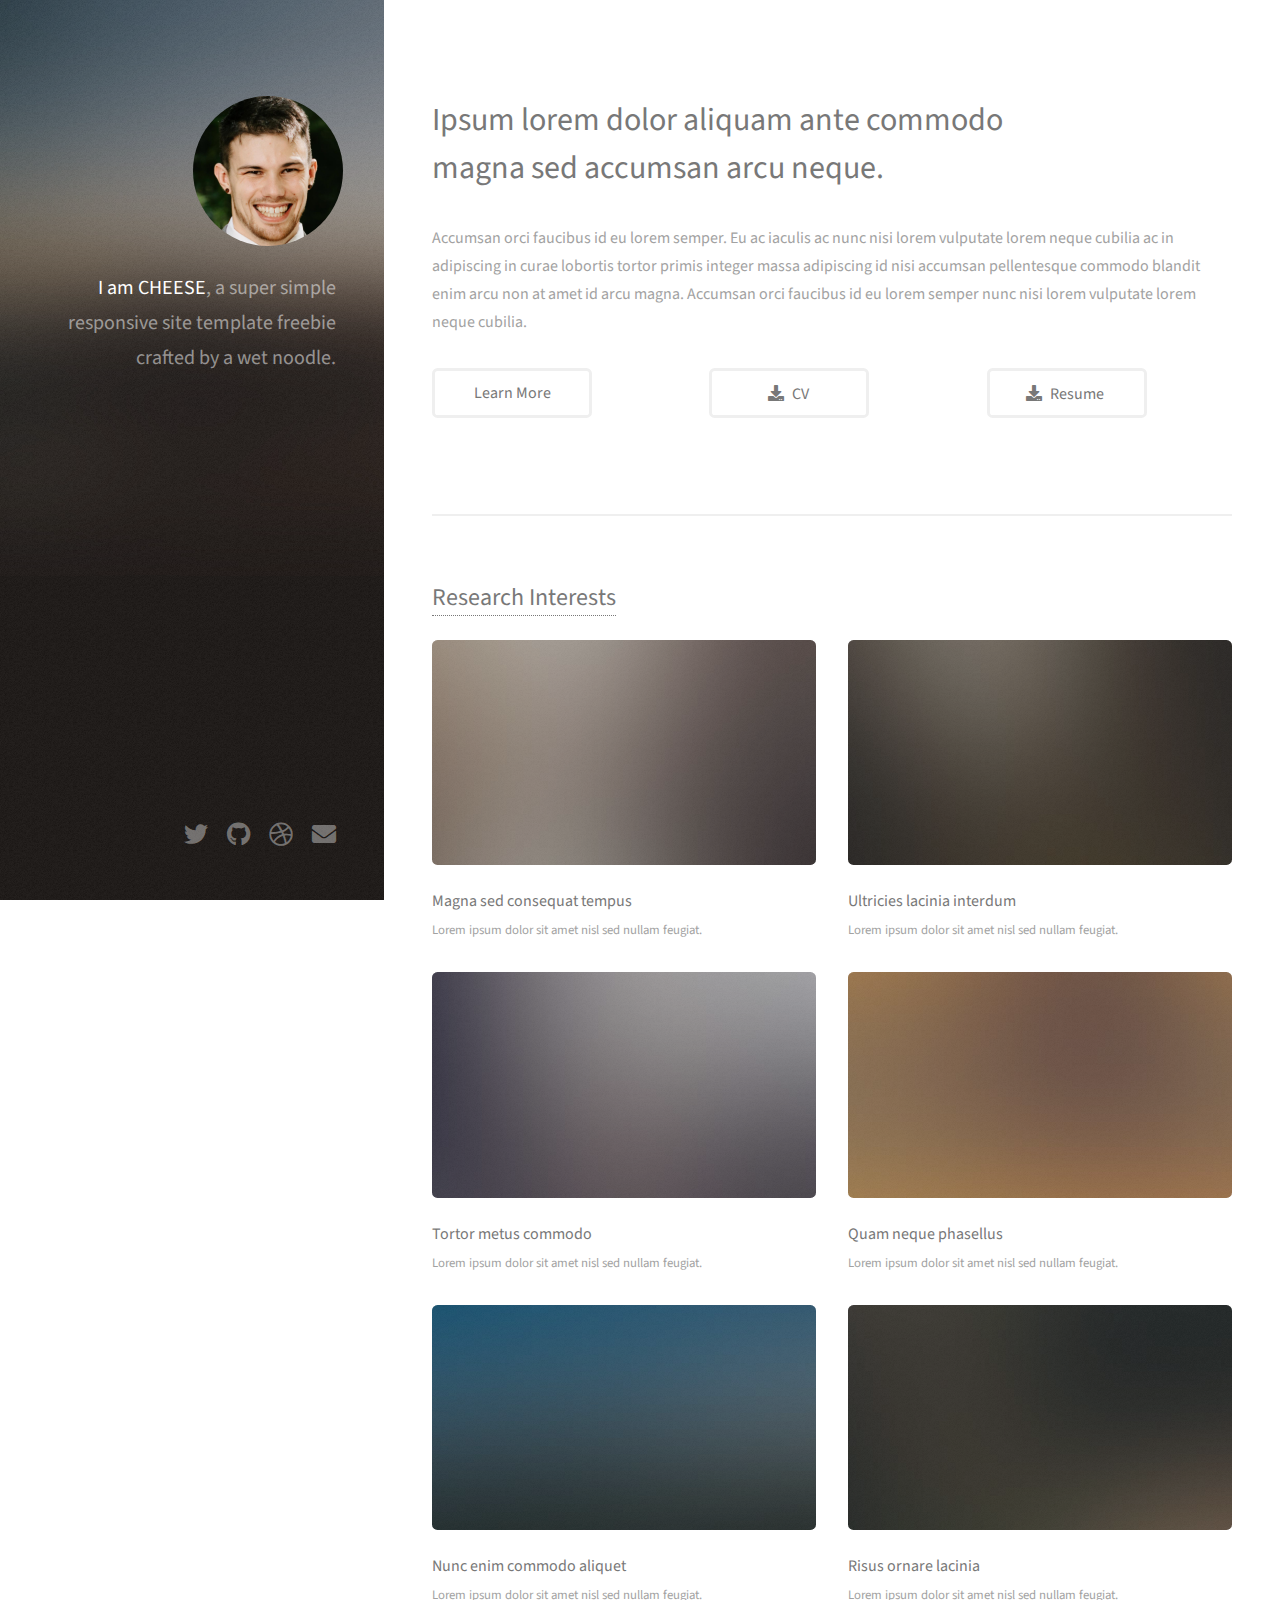
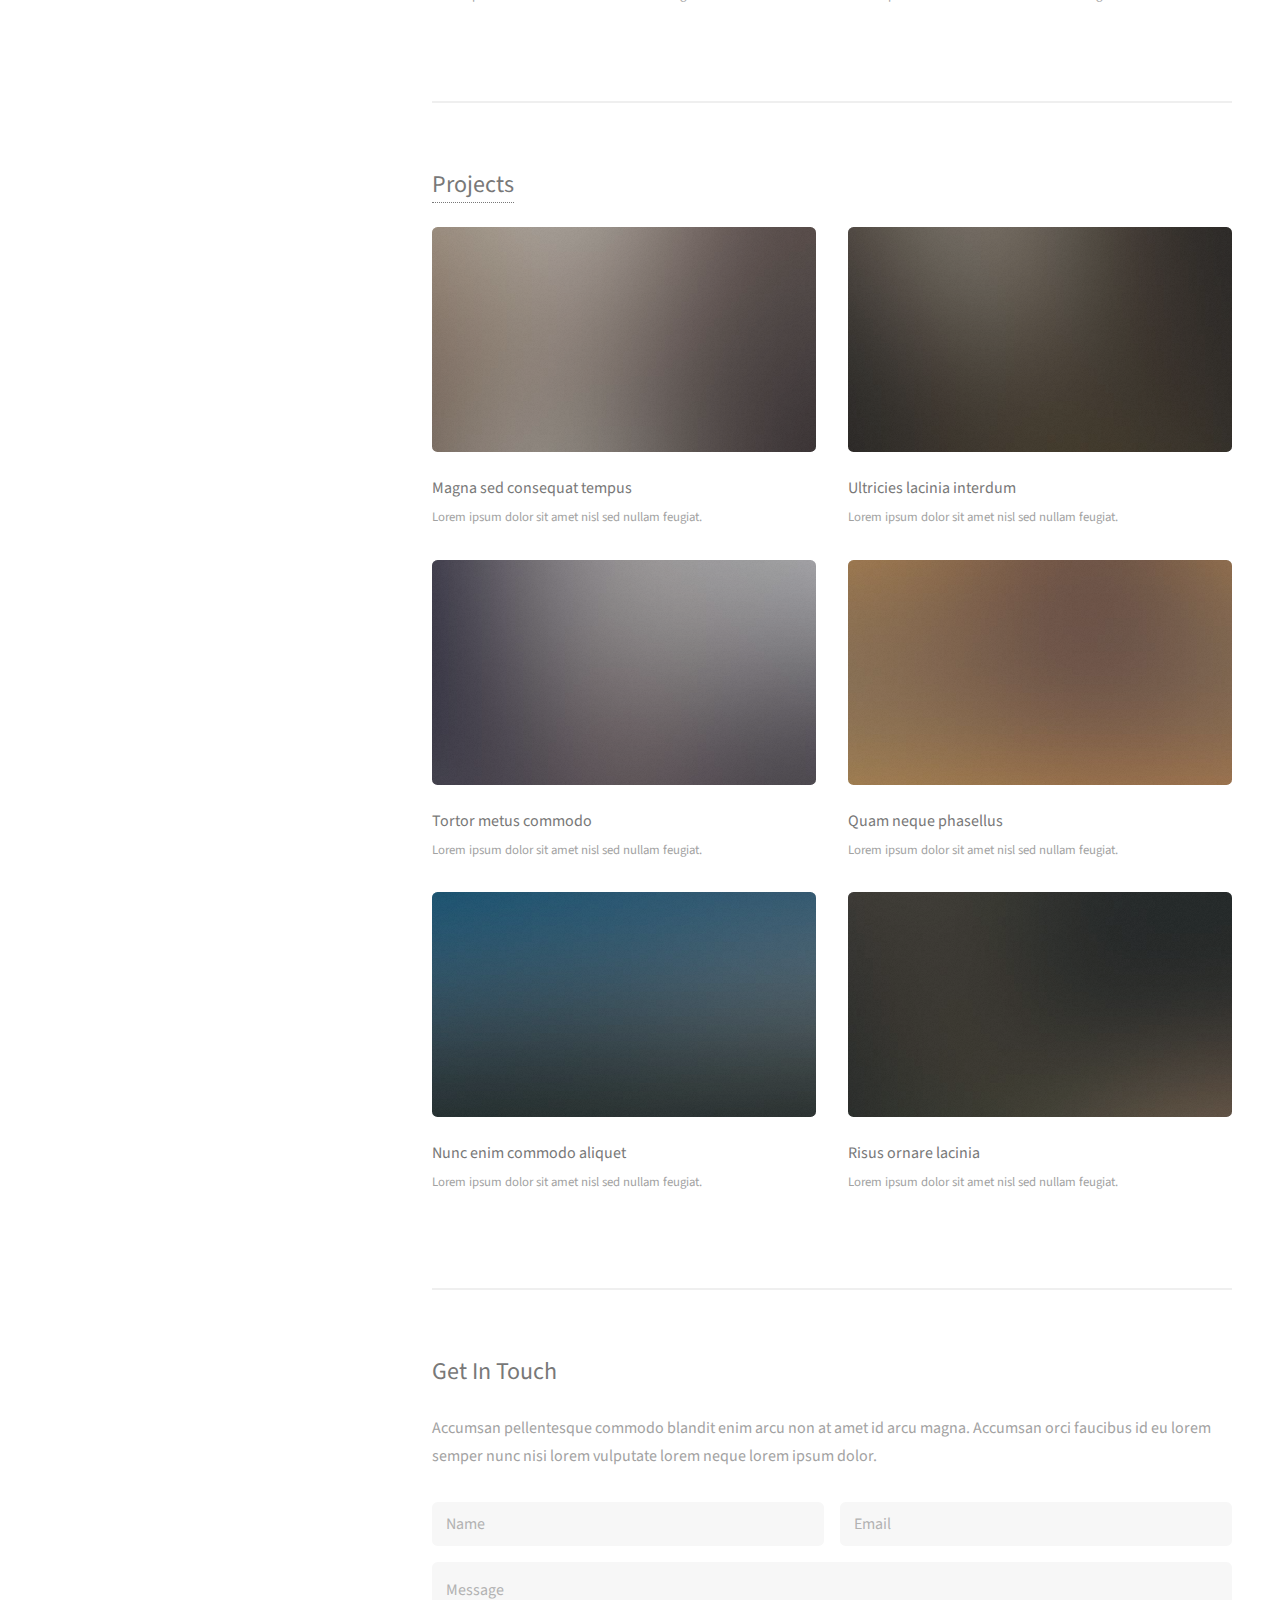
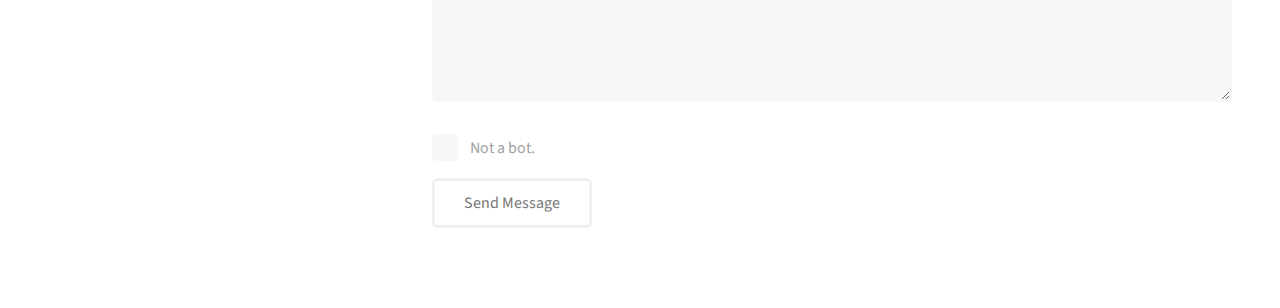
==== commit 8cf27329: "Button test" ====
--- a/temp_index.html
+++ b/temp_index.html
@@ -33,14 +33,28 @@
 							magna sed accumsan arcu neque.</h2>
 						</header>
 						<p>Accumsan orci faucibus id eu lorem semper. Eu ac iaculis ac nunc nisi lorem vulputate lorem neque cubilia ac in adipiscing in curae lobortis tortor primis integer massa adipiscing id nisi accumsan pellentesque commodo blandit enim arcu non at amet id arcu magna. Accumsan orci faucibus id eu lorem semper nunc nisi lorem vulputate lorem neque cubilia.</p>
-						<ul class="actions">
-							<li><a href="#" class="button">Learn More</a></li>
-						</ul>
+						<div class="row">
+							<article class="col-4 col-12-xsmall">
+								<ul class="actions">
+									<li><a href="#contact" class="button">Learn More</a></li>
+								</ul>
+							</article>
+							<article class="col-4 col-12-xsmall">
+								<ul class="actions">
+									<li><a href="#" class="button icon solid fa-download">CV</a></li>
+								</ul>
+							</article>
+							<article class="col-4 col-12-xsmall">
+								<ul class="actions">
+									<li><a href="#" class="button icon solid fa-download">Resume</a></li>
+								</ul>
+							</article>
+						</div>
 					</section>
 
 				<!-- Two -->
-					<section id="two">
-						<h2>Recent Work</h2>
+					<section id="research">
+						<h2><a href="research.html">Research Interests</a></h2>
 						<div class="row">
 							<article class="col-6 col-12-xsmall work-item">
 								<a href="images/fulls/01.jpg" class="image fit thumb"><img src="images/thumbs/01.jpg" alt="" /></a>
@@ -73,17 +87,57 @@
 								<p>Lorem ipsum dolor sit amet nisl sed nullam feugiat.</p>
 							</article>
 						</div>
-						<ul class="actions">
-							<li><a href="./projects.html/#" class="button">Projects</a></li>
-						</ul>
+						<!-- <ul class="actions">
+							<li><a href="research.html/#" class="button">All Research</a></li>
+						</ul> -->
 					</section>
-
+				
 				<!-- Three -->
-					<section id="three">
+				<section id="projects">
+					<h2><a href="projects.html/#">Projects</a></h2>
+					<div class="row">
+						<article class="col-6 col-12-xsmall work-item">
+							<a href="images/fulls/01.jpg" class="image fit thumb"><img src="images/thumbs/01.jpg" alt="" /></a>
+							<h3>Magna sed consequat tempus</h3>
+							<p>Lorem ipsum dolor sit amet nisl sed nullam feugiat.</p>
+						</article>
+						<article class="col-6 col-12-xsmall work-item">
+							<a href="images/fulls/02.jpg" class="image fit thumb"><img src="images/thumbs/02.jpg" alt="" /></a>
+							<h3>Ultricies lacinia interdum</h3>
+							<p>Lorem ipsum dolor sit amet nisl sed nullam feugiat.</p>
+						</article>
+						<article class="col-6 col-12-xsmall work-item">
+							<a href="images/fulls/03.jpg" class="image fit thumb"><img src="images/thumbs/03.jpg" alt="" /></a>
+							<h3>Tortor metus commodo</h3>
+							<p>Lorem ipsum dolor sit amet nisl sed nullam feugiat.</p>
+						</article>
+						<article class="col-6 col-12-xsmall work-item">
+							<a href="images/fulls/04.jpg" class="image fit thumb"><img src="images/thumbs/04.jpg" alt="" /></a>
+							<h3>Quam neque phasellus</h3>
+							<p>Lorem ipsum dolor sit amet nisl sed nullam feugiat.</p>
+						</article>
+						<article class="col-6 col-12-xsmall work-item">
+							<a href="images/fulls/05.jpg" class="image fit thumb"><img src="images/thumbs/05.jpg" alt="" /></a>
+							<h3>Nunc enim commodo aliquet</h3>
+							<p>Lorem ipsum dolor sit amet nisl sed nullam feugiat.</p>
+						</article>
+						<article class="col-6 col-12-xsmall work-item">
+							<a href="images/fulls/06.jpg" class="image fit thumb"><img src="images/thumbs/06.jpg" alt="" /></a>
+							<h3>Risus ornare lacinia</h3>
+							<p>Lorem ipsum dolor sit amet nisl sed nullam feugiat.</p>
+						</article>
+					</div>
+					<!-- <ul class="actions">
+						<li><a href="projects.html/#" class="button">All Projects</a></li>
+					</ul> -->
+				</section>
+
+				<!-- Four -->
+					<section id="contact">
 						<h2>Get In Touch</h2>
 						<p>Accumsan pellentesque commodo blandit enim arcu non at amet id arcu magna. Accumsan orci faucibus id eu lorem semper nunc nisi lorem vulputate lorem neque lorem ipsum dolor.</p>
 						<div class="row">
-							<div class="col-8 col-12-small">
+							<div class="col-12">
 								<form method="post" action="#">
 									<div class="row gtr-uniform gtr-50">
 										<div class="col-6 col-12-xsmall"><input type="text" name="name" id="name" placeholder="Name" /></div>
@@ -91,11 +145,15 @@
 										<div class="col-12"><textarea name="message" id="message" placeholder="Message" rows="4"></textarea></div>
 									</div>
 								</form>
+								<div class="col-12 col-12-small">
+									<input type="checkbox" id="demo-human" name="demo-human">
+									<label for="demo-human">Not a bot.</label>
+								</div>
 								<ul class="actions">
 									<li><input type="submit" value="Send Message" /></li>
 								</ul>
 							</div>
-							<div class="col-4 col-12-small">
+							<!--div class="col-4 col-12-small">
 								<ul class="labeled-icons">
 									<li>
 										<h3 class="icon solid fa-home"><span class="label">Address</span></h3>
@@ -112,7 +170,7 @@
 										<a href="#">hello@untitled.tld</a>
 									</li>
 								</ul>
-							</div>
+							</div-->
 						</div>
 					</section>
 
@@ -445,9 +503,6 @@
 						<li><a href="#" class="icon brands fa-dribbble"><span class="label">Dribbble</span></a></li>
 						<li><a href="#" class="icon solid fa-envelope"><span class="label">Email</span></a></li>
 					</ul>
-					<ul class="copyright">
-						<li>&copy; Untitled</li><li>Design: <a href="http://html5up.net">HTML5 UP</a></li>
-					</ul>
 				</div>
 			</footer>
 
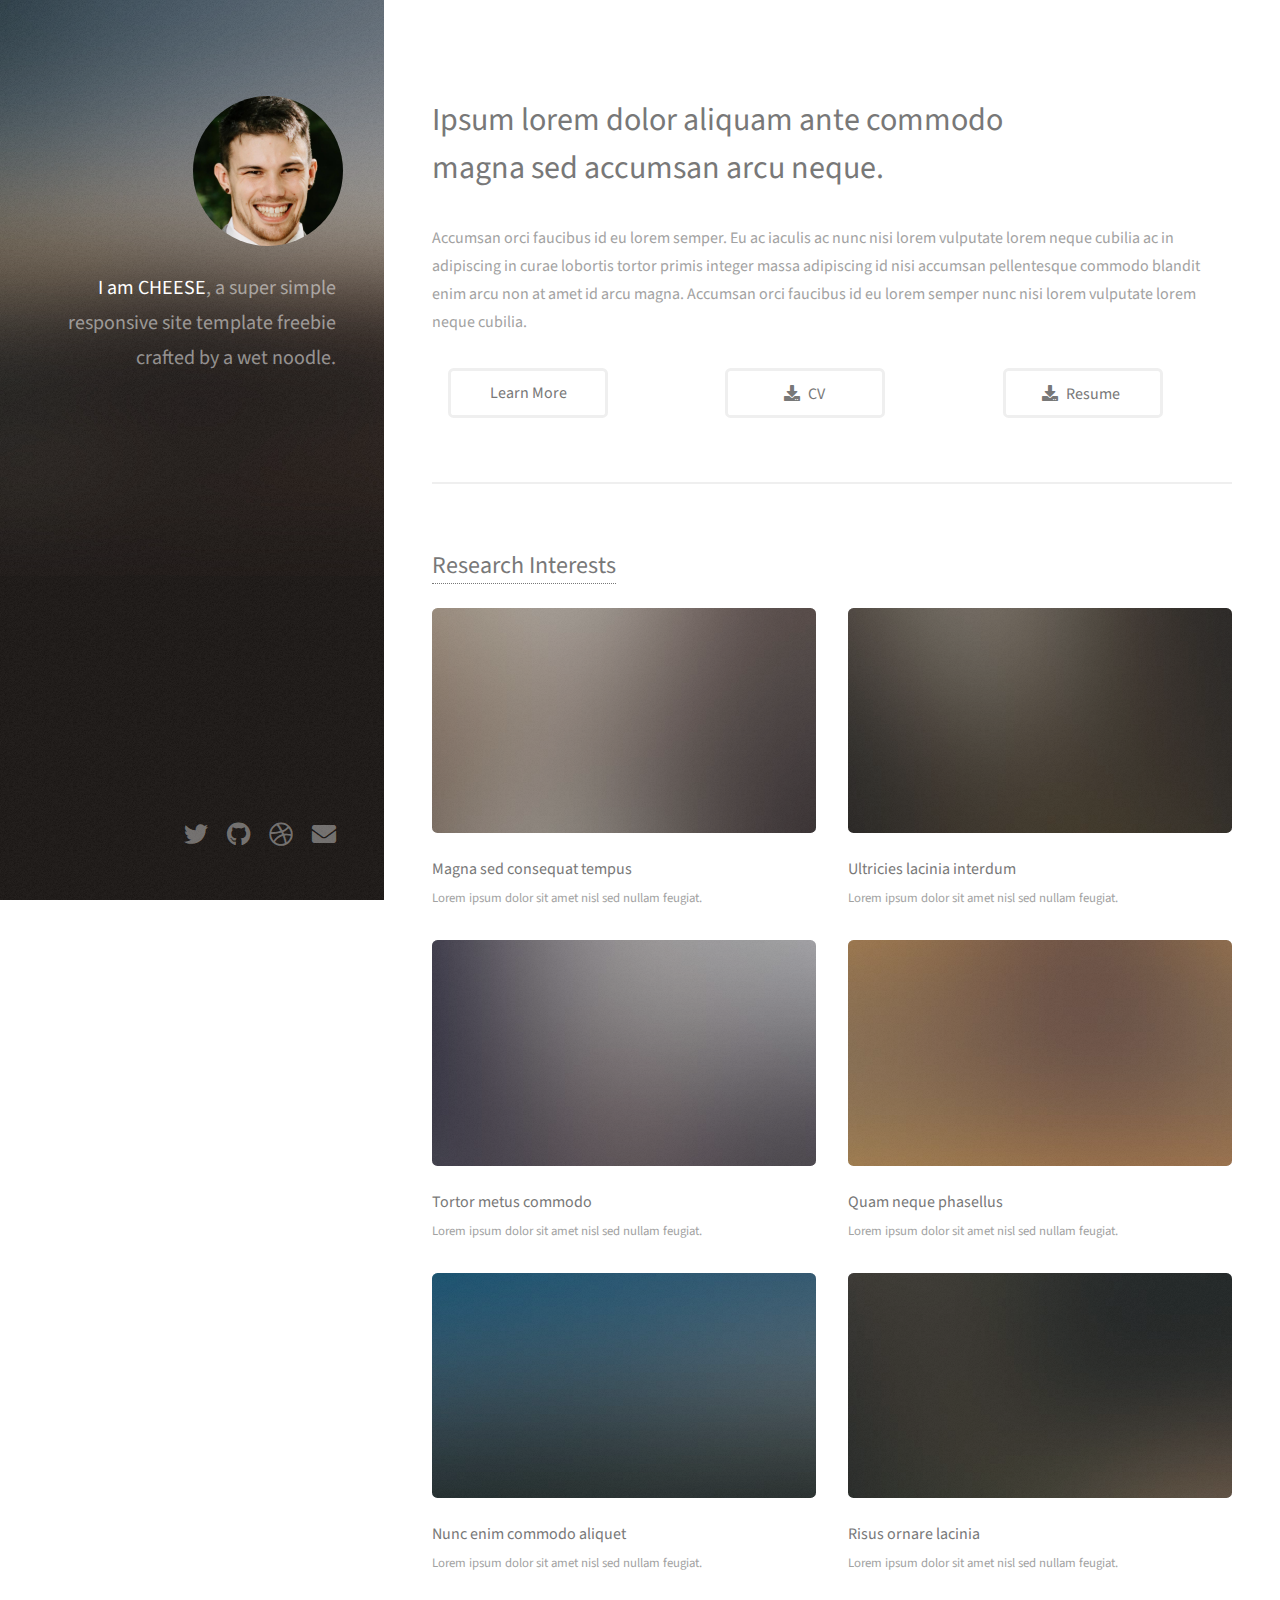
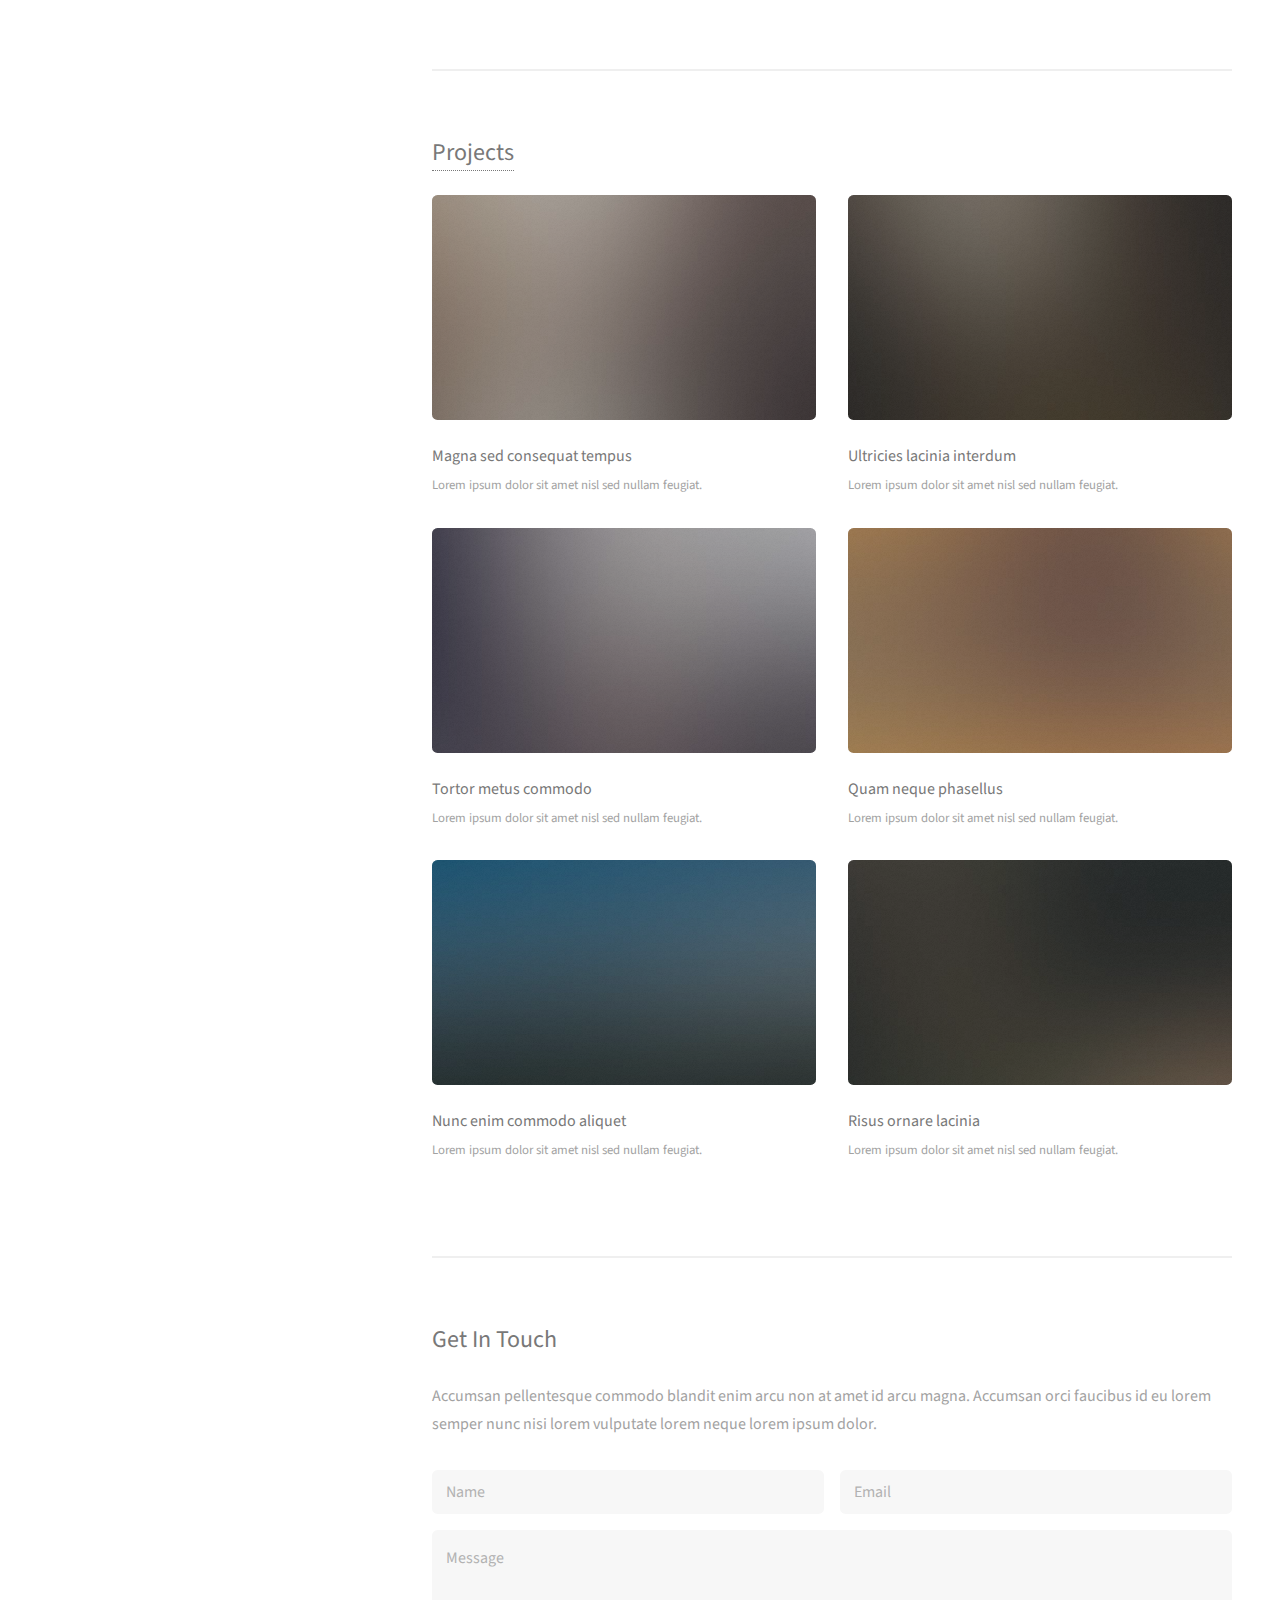
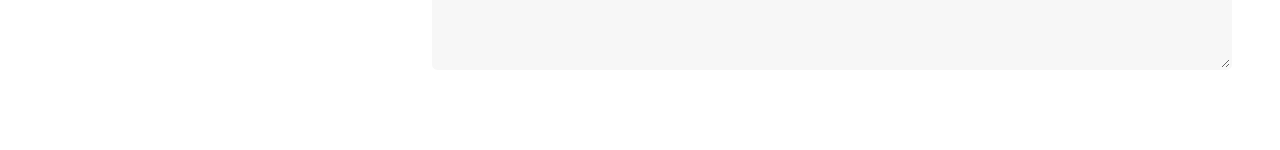
==== commit efacce6a: "Final version with separate research and projects" ====
--- a/temp_index.html
+++ b/temp_index.html
@@ -145,32 +145,7 @@
 										<div class="col-12"><textarea name="message" id="message" placeholder="Message" rows="4"></textarea></div>
 									</div>
 								</form>
-								<div class="col-12 col-12-small">
-									<input type="checkbox" id="demo-human" name="demo-human">
-									<label for="demo-human">Not a bot.</label>
-								</div>
-								<ul class="actions">
-									<li><input type="submit" value="Send Message" /></li>
-								</ul>
-							</div>
-							<!--div class="col-4 col-12-small">
-								<ul class="labeled-icons">
-									<li>
-										<h3 class="icon solid fa-home"><span class="label">Address</span></h3>
-										1234 Somewhere Rd.<br />
-										Nashville, TN 00000<br />
-										United States
-									</li>
-									<li>
-										<h3 class="icon solid fa-mobile-alt"><span class="label">Phone</span></h3>
-										000-000-0000
-									</li>
-									<li>
-										<h3 class="icon solid fa-envelope"><span class="label">Email</span></h3>
-										<a href="#">hello@untitled.tld</a>
-									</li>
-								</ul>
-							</div-->
+							</div>
 						</div>
 					</section>
 
--- a/assets/css/main.css
+++ b/assets/css/main.css
@@ -2250,6 +2250,7 @@
 		list-style: none;
 		margin-left: -1em;
 		padding-left: 0;
+		margin: auto;
 	}
 
 		ul.actions li {
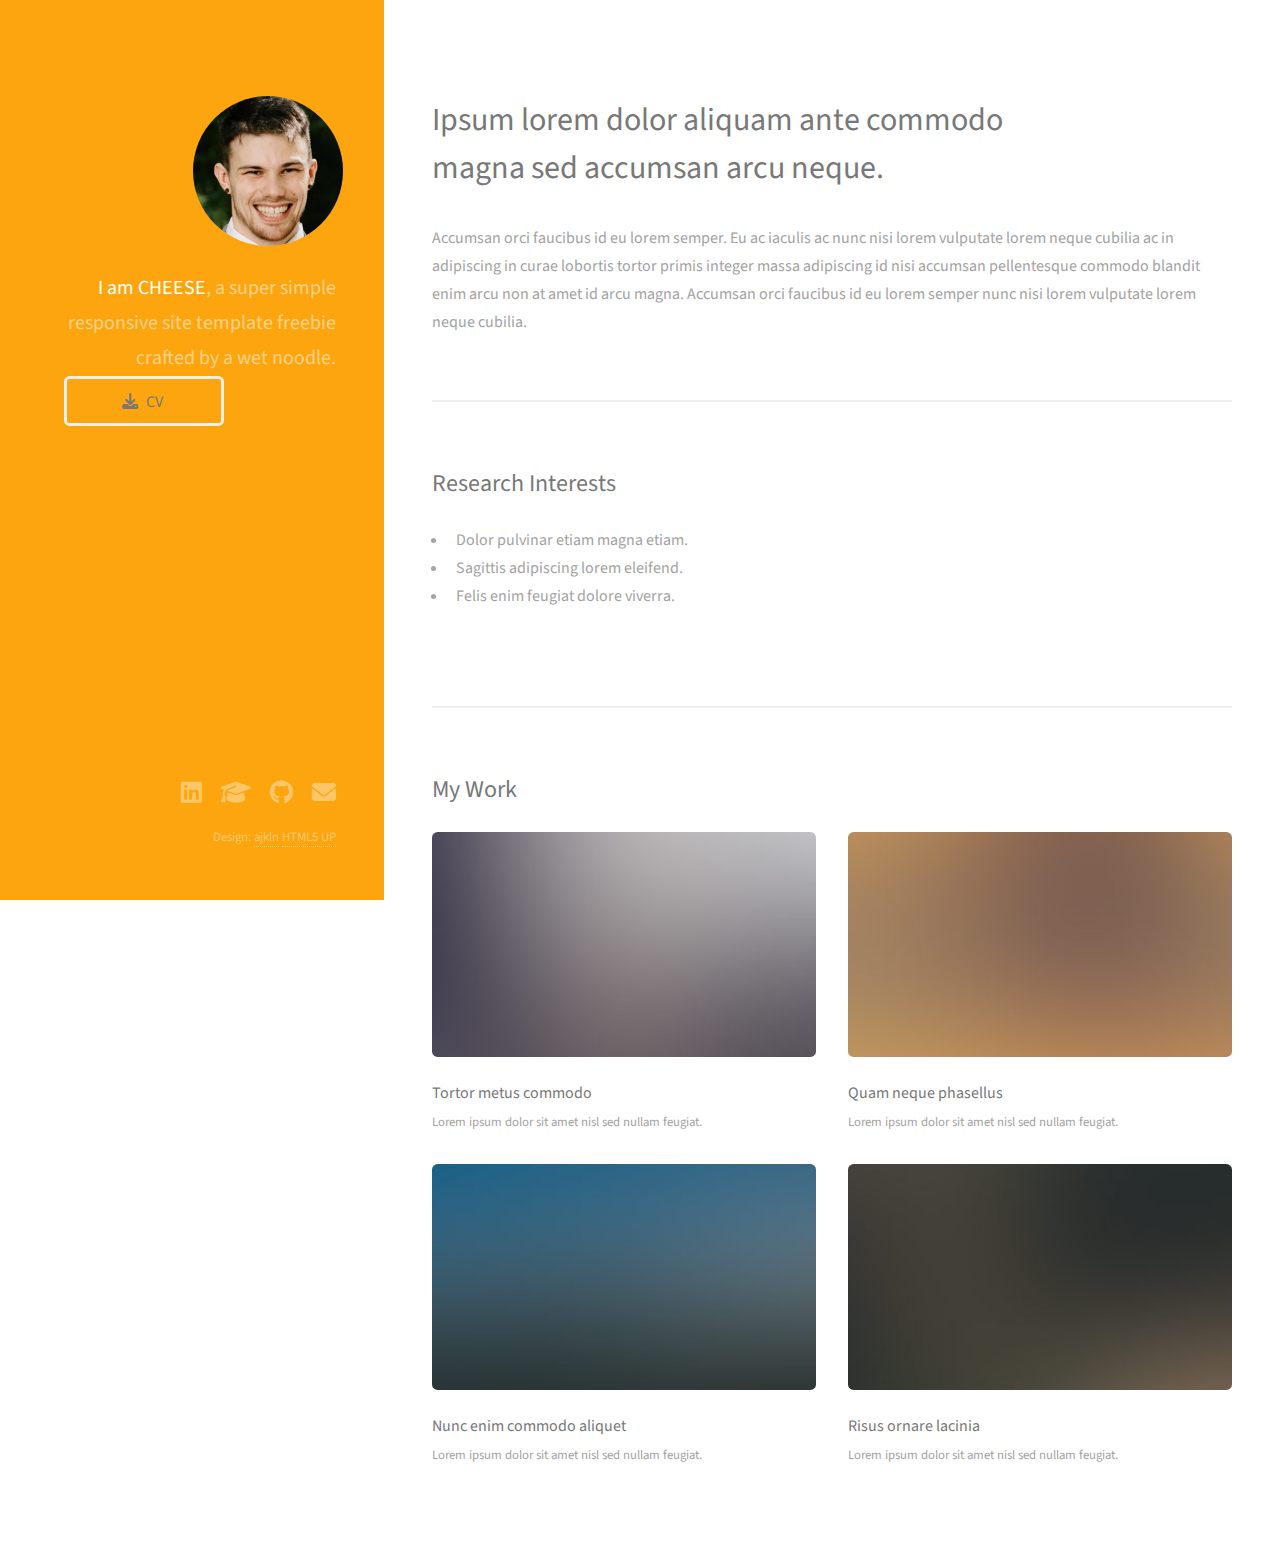
==== commit 396cd7fa: "Fix modal images" ====
--- a/temp_index.html
+++ b/temp_index.html
@@ -6,7 +6,7 @@
 -->
 <html>
 	<head>
-		<title>Portfolio</title>
+		<title>Ryan Scott Portfolio</title>
 		<meta charset="utf-8" />
 		<meta name="viewport" content="width=device-width, initial-scale=1, user-scalable=no" />
 		<link rel="stylesheet" href="assets/css/main.css" />
@@ -20,6 +20,11 @@
 					<h1><strong>I am CHEESE</strong>, a super simple<br />
 					responsive site template freebie<br />
 					crafted by a wet noodle.</h1>
+					<article class="col-12 col-12-xsmall">
+						<ul class="actions">
+							<li><a href="#" class="button icon solid fa-download">CV</a></li>
+						</ul>
+					</article>
 				</div>
 			</header>
 
@@ -33,79 +38,29 @@
 							magna sed accumsan arcu neque.</h2>
 						</header>
 						<p>Accumsan orci faucibus id eu lorem semper. Eu ac iaculis ac nunc nisi lorem vulputate lorem neque cubilia ac in adipiscing in curae lobortis tortor primis integer massa adipiscing id nisi accumsan pellentesque commodo blandit enim arcu non at amet id arcu magna. Accumsan orci faucibus id eu lorem semper nunc nisi lorem vulputate lorem neque cubilia.</p>
+					</section>
+
+					<section id="research">
+						<h2>Research Interests</h2>
 						<div class="row">
-							<article class="col-4 col-12-xsmall">
-								<ul class="actions">
-									<li><a href="#contact" class="button">Learn More</a></li>
+							<div class="col-6 col-12-xsmall">
+								<ul>
+									<li>Dolor pulvinar etiam magna etiam.</li>
+									<li>Sagittis adipiscing lorem eleifend.</li>
+									<li>Felis enim feugiat dolore viverra.</li>
 								</ul>
-							</article>
-							<article class="col-4 col-12-xsmall">
-								<ul class="actions">
-									<li><a href="#" class="button icon solid fa-download">CV</a></li>
-								</ul>
-							</article>
-							<article class="col-4 col-12-xsmall">
-								<ul class="actions">
-									<li><a href="#" class="button icon solid fa-download">Resume</a></li>
-								</ul>
-							</article>
+								<!-- <ul class="alt">
+									<li>Dolor pulvinar etiam magna etiam.</li>
+									<li>Sagittis adipiscing lorem eleifend.</li>
+									<li>Felis enim feugiat dolore viverra.</li>
+								</ul> -->
 						</div>
 					</section>
 
 				<!-- Two -->
-					<section id="research">
-						<h2><a href="research.html">Research Interests</a></h2>
-						<div class="row">
-							<article class="col-6 col-12-xsmall work-item">
-								<a href="images/fulls/01.jpg" class="image fit thumb"><img src="images/thumbs/01.jpg" alt="" /></a>
-								<h3>Magna sed consequat tempus</h3>
-								<p>Lorem ipsum dolor sit amet nisl sed nullam feugiat.</p>
-							</article>
-							<article class="col-6 col-12-xsmall work-item">
-								<a href="images/fulls/02.jpg" class="image fit thumb"><img src="images/thumbs/02.jpg" alt="" /></a>
-								<h3>Ultricies lacinia interdum</h3>
-								<p>Lorem ipsum dolor sit amet nisl sed nullam feugiat.</p>
-							</article>
-							<article class="col-6 col-12-xsmall work-item">
-								<a href="images/fulls/03.jpg" class="image fit thumb"><img src="images/thumbs/03.jpg" alt="" /></a>
-								<h3>Tortor metus commodo</h3>
-								<p>Lorem ipsum dolor sit amet nisl sed nullam feugiat.</p>
-							</article>
-							<article class="col-6 col-12-xsmall work-item">
-								<a href="images/fulls/04.jpg" class="image fit thumb"><img src="images/thumbs/04.jpg" alt="" /></a>
-								<h3>Quam neque phasellus</h3>
-								<p>Lorem ipsum dolor sit amet nisl sed nullam feugiat.</p>
-							</article>
-							<article class="col-6 col-12-xsmall work-item">
-								<a href="images/fulls/05.jpg" class="image fit thumb"><img src="images/thumbs/05.jpg" alt="" /></a>
-								<h3>Nunc enim commodo aliquet</h3>
-								<p>Lorem ipsum dolor sit amet nisl sed nullam feugiat.</p>
-							</article>
-							<article class="col-6 col-12-xsmall work-item">
-								<a href="images/fulls/06.jpg" class="image fit thumb"><img src="images/thumbs/06.jpg" alt="" /></a>
-								<h3>Risus ornare lacinia</h3>
-								<p>Lorem ipsum dolor sit amet nisl sed nullam feugiat.</p>
-							</article>
-						</div>
-						<!-- <ul class="actions">
-							<li><a href="research.html/#" class="button">All Research</a></li>
-						</ul> -->
-					</section>
-				
-				<!-- Three -->
-				<section id="projects">
-					<h2><a href="projects.html/#">Projects</a></h2>
+				<section id="two">
+					<h2>My Work</h2>
 					<div class="row">
-						<article class="col-6 col-12-xsmall work-item">
-							<a href="images/fulls/01.jpg" class="image fit thumb"><img src="images/thumbs/01.jpg" alt="" /></a>
-							<h3>Magna sed consequat tempus</h3>
-							<p>Lorem ipsum dolor sit amet nisl sed nullam feugiat.</p>
-						</article>
-						<article class="col-6 col-12-xsmall work-item">
-							<a href="images/fulls/02.jpg" class="image fit thumb"><img src="images/thumbs/02.jpg" alt="" /></a>
-							<h3>Ultricies lacinia interdum</h3>
-							<p>Lorem ipsum dolor sit amet nisl sed nullam feugiat.</p>
-						</article>
 						<article class="col-6 col-12-xsmall work-item">
 							<a href="images/fulls/03.jpg" class="image fit thumb"><img src="images/thumbs/03.jpg" alt="" /></a>
 							<h3>Tortor metus commodo</h3>
@@ -127,13 +82,10 @@
 							<p>Lorem ipsum dolor sit amet nisl sed nullam feugiat.</p>
 						</article>
 					</div>
-					<!-- <ul class="actions">
-						<li><a href="projects.html/#" class="button">All Projects</a></li>
-					</ul> -->
 				</section>
 
 				<!-- Four -->
-					<section id="contact">
+					<!-- <section id="contact">
 						<h2>Get In Touch</h2>
 						<p>Accumsan pellentesque commodo blandit enim arcu non at amet id arcu magna. Accumsan orci faucibus id eu lorem semper nunc nisi lorem vulputate lorem neque lorem ipsum dolor.</p>
 						<div class="row">
@@ -147,7 +99,7 @@
 								</form>
 							</div>
 						</div>
-					</section>
+					</section> -->
 
 				<!-- Four -->
 				<!--
@@ -473,10 +425,15 @@
 			<footer id="footer">
 				<div class="inner">
 					<ul class="icons">
-						<li><a href="#" class="icon brands fa-twitter"><span class="label">Twitter</span></a></li>
-						<li><a href="#" class="icon brands fa-github"><span class="label">Github</span></a></li>
-						<li><a href="#" class="icon brands fa-dribbble"><span class="label">Dribbble</span></a></li>
-						<li><a href="#" class="icon solid fa-envelope"><span class="label">Email</span></a></li>
+						<!-- <li><a href="#" class="icon brands fa-twitter"><span class="label">Twitter</span></a></li> -->
+						<li><a href="https://www.linkedin.com/in/ryan-scott-8bb4bb271" class="icon brands fa-linkedin"><span class="label">LinkedIn</span></a></li>
+						<li><a href="https://scholar.google.com/citations?user=JLHHe7IAAAAJ" class="icon solid fa-graduation-cap"><span class="label">Scholar</span></a></li>
+						<li><a href="https:github.com/scottryn" class="icon brands fa-github"><span class="label">Github</span></a></li>
+						<!-- <li><a href="#" class="icon brands fa-dribbble"><span class="label">Dribbble</span></a></li> -->
+						<li><a href="mailto:scottryn@gmail.com" class="icon solid fa-envelope"><span class="label">Email</span></a></li>
+					</ul>
+					<ul class="copyright">
+						<li>Design: <a href="https://github.com/ajlkn">ajkln</a> <a href="http://html5up.net">HTML5 UP</a></li>
 					</ul>
 				</div>
 			</footer>
--- a/assets/css/main.css
+++ b/assets/css/main.css
@@ -111,13 +111,15 @@
 		-ms-transition: color 0.2s ease-in-out, border-color 0.2s ease-in-out;
 		transition: color 0.2s ease-in-out, border-color 0.2s ease-in-out;
 		border-bottom: dotted 1px;
-		color: #49bf9d;
+		/* color: #49bf9d; */
+		color: #787878;
 		text-decoration: none;
 	}
 
 		a:hover {
 			border-bottom-color: transparent;
-			color: #49bf9d !important;
+			/* color: #49bf9d !important; */
+			color: #787878 !important;
 			text-decoration: none;
 		}
 
@@ -2049,7 +2051,7 @@
 			-webkit-transition: opacity 0.2s ease-in-out;
 			-ms-transition: opacity 0.2s ease-in-out;
 			transition: opacity 0.2s ease-in-out;
-			background: url("images/overlay.png");
+			/* background: url("images/overlay.png"); */
 			border-radius: 0.35em;
 			content: '';
 			display: block;
@@ -2094,7 +2096,8 @@
 			}
 
 			.image.thumb:hover:before {
-				background: url("images/overlay.png"), url("images/overlay.png");
+				/* background: url("images/overlay.png"), url("images/overlay.png"); */
+				background-color: #FDA50F;
 				opacity: 1.0;
 			}
 
@@ -2592,9 +2595,10 @@
 		-webkit-justify-content: space-between;
 		-ms-justify-content: space-between;
 		justify-content: space-between;
-		background-color: #1f1815;
+		/* background-color: #1f1815; */
+		background-color: #FDA50F;
 		background-attachment: scroll,								scroll;
-		background-image: url("images/overlay.png"), url("../../images/bg.jpg");
+		/* background-image: url("images/overlay.png"), url("../../images/bg.jpg"); */
 		background-position: top left,							top left;
 		background-repeat: repeat,								no-repeat;
 		background-size: auto,								150%;
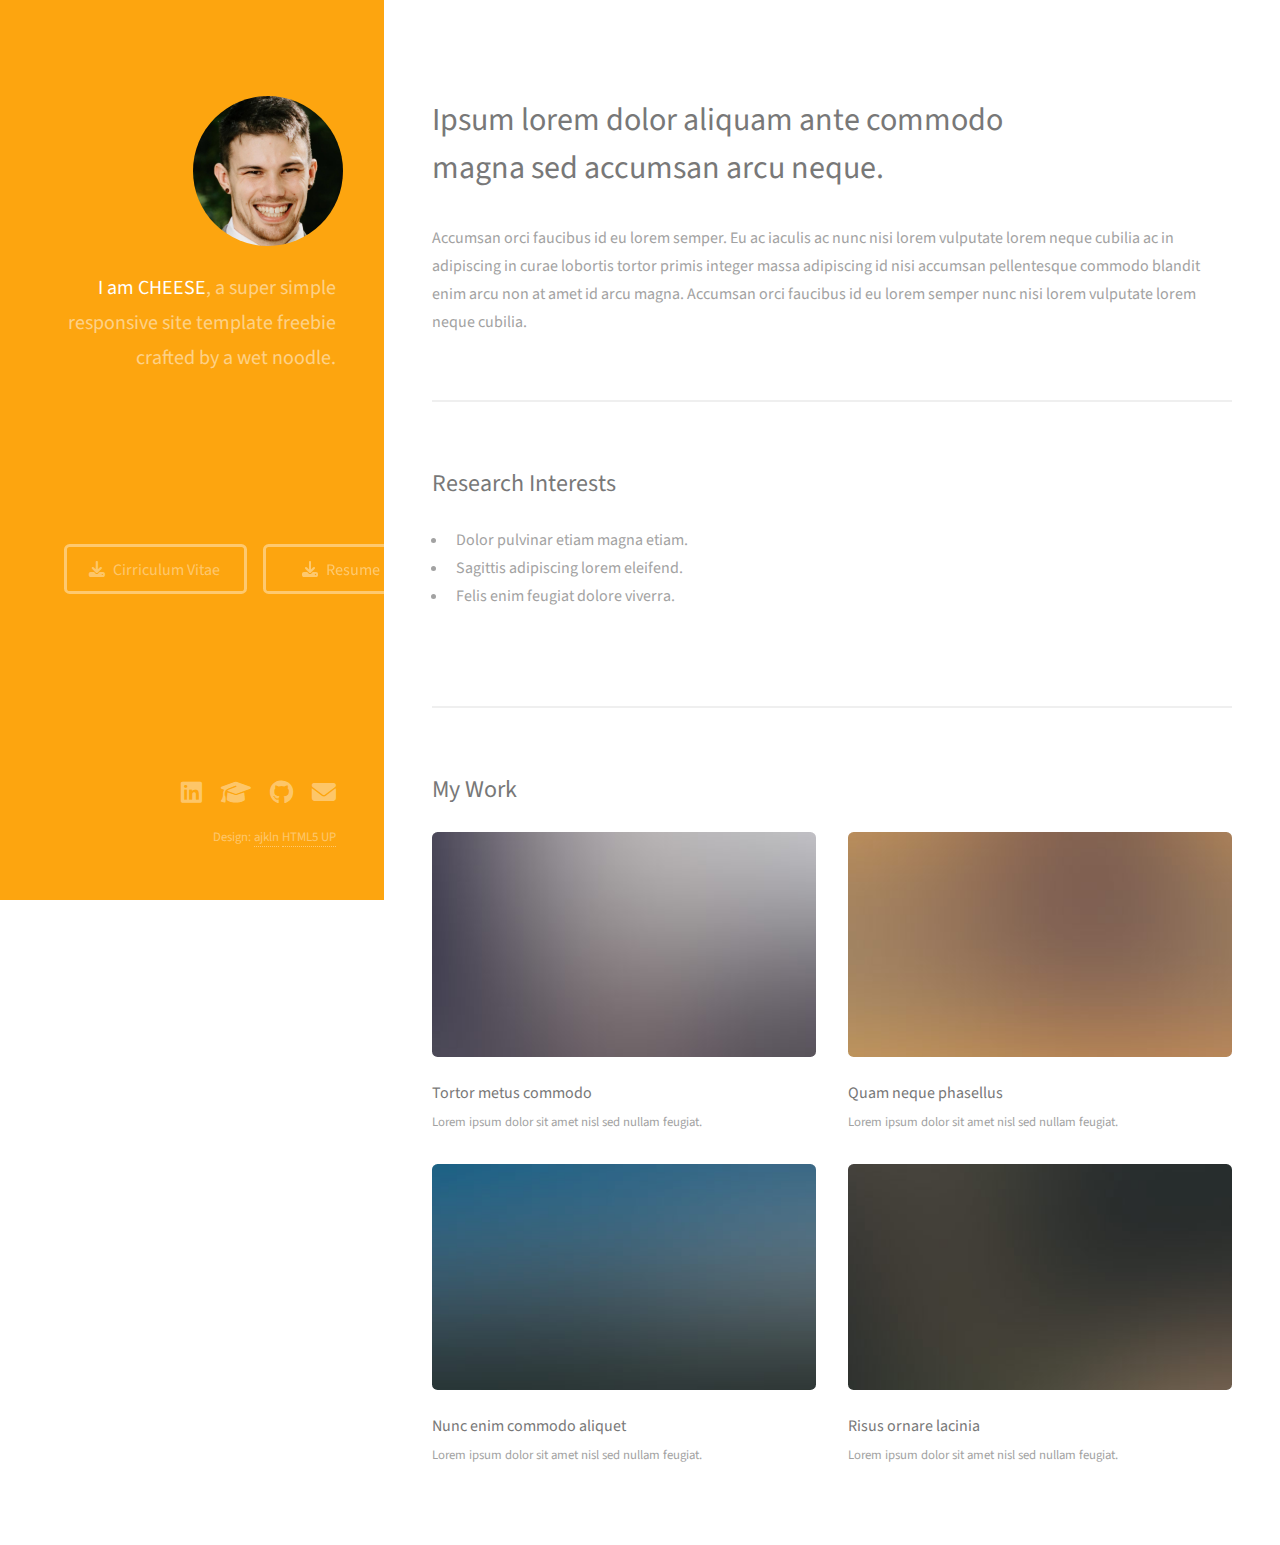
==== commit 7cabe36e: "Layout" ====
--- a/temp_index.html
+++ b/temp_index.html
@@ -20,9 +20,12 @@
 					<h1><strong>I am CHEESE</strong>, a super simple<br />
 					responsive site template freebie<br />
 					crafted by a wet noodle.</h1>
+				</div>
+				<div class="inner">
 					<article class="col-12 col-12-xsmall">
 						<ul class="actions">
-							<li><a href="#" class="button icon solid fa-download">CV</a></li>
+							<li><a href="#" class="button icon solid fa-download">Cirriculum Vitae</a></li>
+							<li><a href="#" class="button icon solid fa-download">Resume</a></li>
 						</ul>
 					</article>
 				</div>
--- a/assets/css/main.css
+++ b/assets/css/main.css
@@ -2449,8 +2449,8 @@
 		transition: background-color 0.2s ease-in-out, color 0.2s ease-in-out, border-color 0.2s ease-in-out;
 		background-color: transparent;
 		border-radius: 0.35em;
-		border: solid 3px #efefef;
-		color: #787878 !important;
+		border: solid 3px rgba(255, 255, 255, 0.4);
+		color: rgba(255, 255, 255, 0.4)!important;
 		cursor: pointer;
 		display: inline-block;
 		font-weight: 400;
@@ -2468,8 +2468,8 @@
 		input[type="reset"]:hover,
 		input[type="button"]:hover,
 		.button:hover {
-			border-color: #49bf9d;
-			color: #49bf9d !important;
+			border-color: #787878;
+			color: #787878 !important;
 		}
 
 		input[type="submit"]:active,
@@ -2477,8 +2477,8 @@
 		input[type="button"]:active,
 		.button:active {
 			background-color: rgba(73, 191, 157, 0.1);
-			border-color: #49bf9d;
-			color: #49bf9d !important;
+			border-color: #787878;
+			color: #787878 !important;
 		}
 
 		input[type="submit"].icon,
@@ -2521,8 +2521,8 @@
 		input[type="reset"].primary,
 		input[type="button"].primary,
 		.button.primary {
-			background-color: #49bf9d;
-			border-color: #49bf9d;
+			background-color: #787878;
+			border-color: #787878;
 			color: #ffffff !important;
 		}
 
@@ -2530,16 +2530,16 @@
 			input[type="reset"].primary:hover,
 			input[type="button"].primary:hover,
 			.button.primary:hover {
-				background-color: #5cc6a7;
-				border-color: #5cc6a7;
+				background-color: #787878;
+				border-color: #787878;
 			}
 
 			input[type="submit"].primary:active,
 			input[type="reset"].primary:active,
 			input[type="button"].primary:active,
 			.button.primary:active {
-				background-color: #3eb08f;
-				border-color: #3eb08f;
+				background-color: #787878;
+				border-color: #787878;
 			}
 
 		input[type="submit"].disabled, input[type="submit"]:disabled,
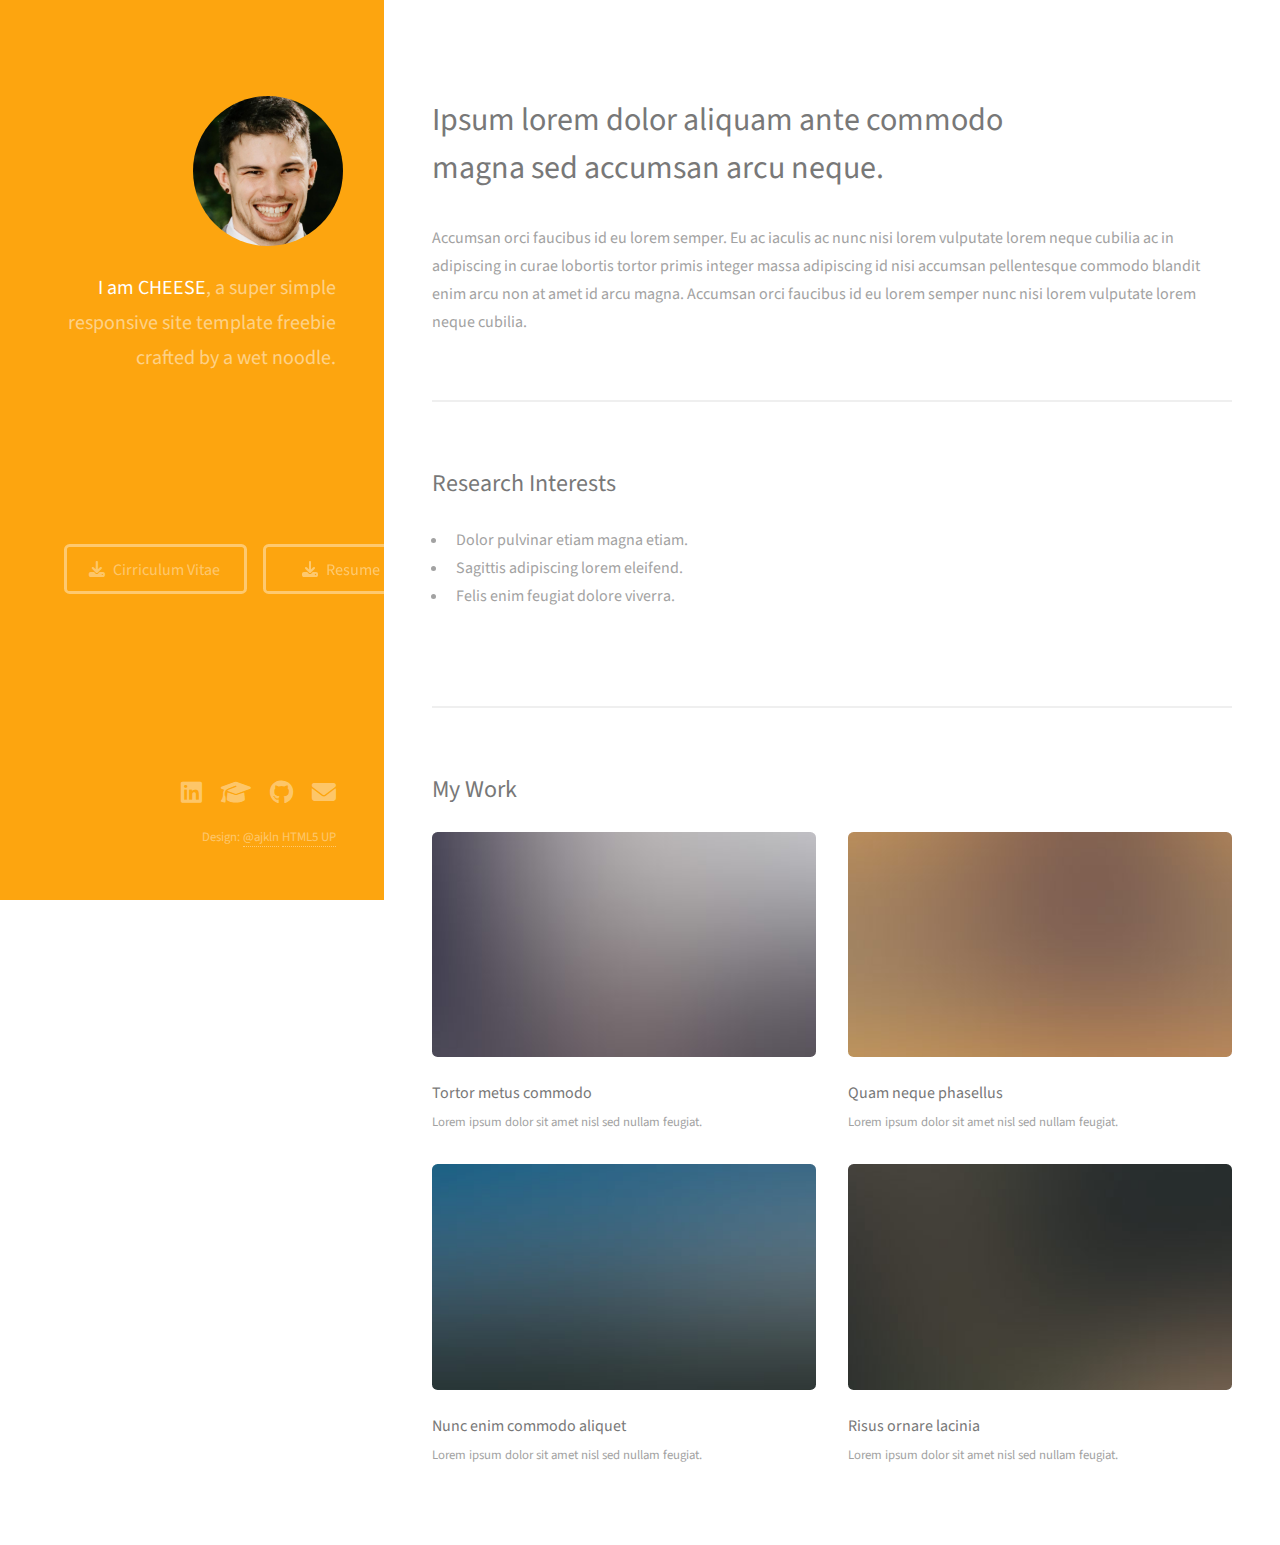
==== commit 72be7eda: "Mobile color fix" ====
--- a/temp_index.html
+++ b/temp_index.html
@@ -436,7 +436,7 @@
 						<li><a href="mailto:scottryn@gmail.com" class="icon solid fa-envelope"><span class="label">Email</span></a></li>
 					</ul>
 					<ul class="copyright">
-						<li>Design: <a href="https://github.com/ajlkn">ajkln</a> <a href="http://html5up.net">HTML5 UP</a></li>
+						<li>Design: <a href="https://github.com/ajlkn">@ajkln</a> <a href="http://html5up.net">HTML5 UP</a></li>
 					</ul>
 				</div>
 			</footer>
--- a/assets/css/main.css
+++ b/assets/css/main.css
@@ -2098,7 +2098,7 @@
 			.image.thumb:hover:before {
 				/* background: url("images/overlay.png"), url("images/overlay.png"); */
 				background-color: #FDA50F;
-				opacity: 1.0;
+				opacity: 0.75;
 			}
 
 		.image img {
@@ -3082,8 +3082,9 @@
 
 			#footer {
 				background-attachment: scroll;
-				background-color: #1f1815;
-				background-image: url("images/overlay.png"), url("../../images/bg.jpg");
+				/* background-color: #1f1815; */
+				/* background-image: url("images/overlay.png"), url("../../images/bg.jpg"); */
+				background-color: #FDA50F;
 				background-position: top left,						bottom center;
 				background-repeat: repeat,							no-repeat;
 				background-size: auto,							cover;
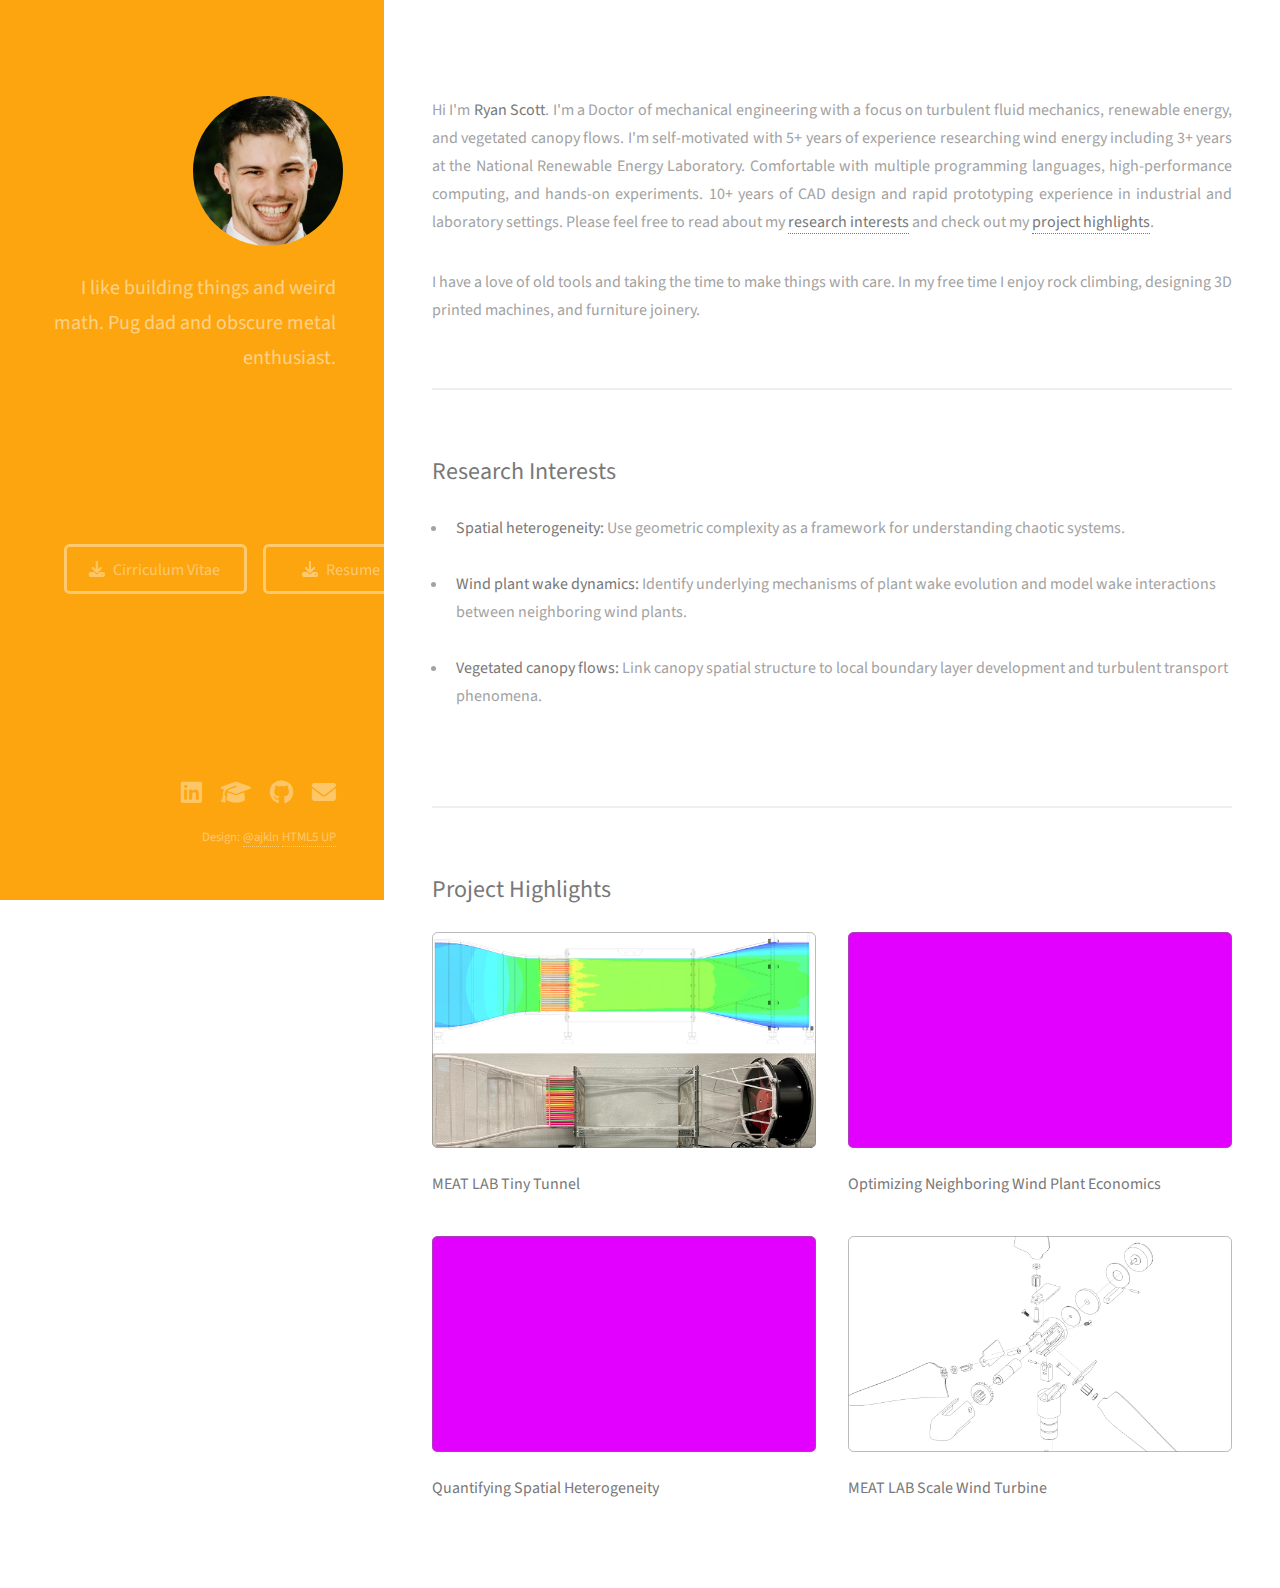
==== commit ed4f14ae: "Fix gallery captions and download links" ====
--- a/temp_index.html
+++ b/temp_index.html
@@ -17,15 +17,16 @@
 			<header id="header">
 				<div class="inner">
 					<a class="image avatar"><img src="images/avatar.jpg" alt="" /></a>
-					<h1><strong>I am CHEESE</strong>, a super simple<br />
-					responsive site template freebie<br />
-					crafted by a wet noodle.</h1>
+					<h1>
+						I like building things and weird math.<br />
+						Pug dad and obscure metal enthusiast.
+					</h1>
 				</div>
 				<div class="inner">
 					<article class="col-12 col-12-xsmall">
 						<ul class="actions">
-							<li><a href="#" class="button icon solid fa-download">Cirriculum Vitae</a></li>
-							<li><a href="#" class="button icon solid fa-download">Resume</a></li>
+							<li><a href="Scott_Ryan_CV.pdf" download class="button icon solid fa-download">Cirriculum Vitae</a></li>
+							<li><a href="Scott_Ryan_Resume.pdf" download class="button icon solid fa-download">Resume</a></li>
 						</ul>
 					</article>
 				</div>
@@ -36,403 +37,92 @@
 
 				<!-- One -->
 					<section id="one">
-						<header class="major">
-							<h2>Ipsum lorem dolor aliquam ante commodo<br />
-							magna sed accumsan arcu neque.</h2>
-						</header>
-						<p>Accumsan orci faucibus id eu lorem semper. Eu ac iaculis ac nunc nisi lorem vulputate lorem neque cubilia ac in adipiscing in curae lobortis tortor primis integer massa adipiscing id nisi accumsan pellentesque commodo blandit enim arcu non at amet id arcu magna. Accumsan orci faucibus id eu lorem semper nunc nisi lorem vulputate lorem neque cubilia.</p>
+						<!-- <header class="major">
+							<h2>Howdy!</h2>
+						</header> -->
+						<!-- <h2>Howdy!</h2> -->
+						<p align="justify">
+							Hi I'm <strong>Ryan Scott</strong>.
+							I'm a Doctor of mechanical engineering with a focus on turbulent fluid mechanics, renewable energy, and vegetated canopy flows.
+							I'm self-motivated with 5+ years of experience researching wind energy including 3+ years at the National Renewable Energy Laboratory.
+							Comfortable with multiple programming languages, high-performance computing, and hands-on experiments.
+							10+ years of CAD design and rapid prototyping experience in industrial and laboratory settings.
+							Please feel free to read about my
+							<a href="#research"><strong>research interests</strong></a> and check out my
+							<a href="#two"><strong>project highlights</strong></a>.
+						</p>
+						<p align="justify">
+							I have a love of old tools and taking the time to make things with care.
+							In my free time I enjoy rock climbing, designing 3D printed machines, and furniture joinery.
+						</p>
 					</section>
 
 					<section id="research">
 						<h2>Research Interests</h2>
 						<div class="row">
-							<div class="col-6 col-12-xsmall">
+							<div class="col-12 col-12-xsmall">
 								<ul>
-									<li>Dolor pulvinar etiam magna etiam.</li>
-									<li>Sagittis adipiscing lorem eleifend.</li>
-									<li>Felis enim feugiat dolore viverra.</li>
+									<li>
+										<strong> Spatial heterogeneity:</strong> Use geometric complexity as a framework for understanding chaotic systems.
+									</li>
+									<br />
+									<li>
+										<strong>Wind plant wake dynamics:</strong> Identify underlying mechanisms of plant wake evolution and model wake interactions between neighboring wind plants.
+									</li>
+									<br />
+									<li>
+										<strong>Vegetated canopy flows:</strong> Link canopy spatial structure to local boundary layer development and turbulent transport phenomena.
+									</li>
 								</ul>
 								<!-- <ul class="alt">
-									<li>Dolor pulvinar etiam magna etiam.</li>
-									<li>Sagittis adipiscing lorem eleifend.</li>
-									<li>Felis enim feugiat dolore viverra.</li>
+									<li>
+										<strong> Spatial heterogeneity:</strong> Use geometric complexity as a framework for understanding chaotic systems.
+									</li>
+									<li>
+										<strong>Wind plant wake dynamics:</strong> Identify underlying mechanisms of plant wake evolution and model wake interactions between neighboring wind plants.
+									</li>
+									<li>
+										<strong>Vegetated canopy flows:</strong> Link canopy spatial structure to local boundary layer development and turbulent transport phenomena.
+									</li>
 								</ul> -->
 						</div>
 					</section>
 
 				<!-- Two -->
 				<section id="two">
-					<h2>My Work</h2>
+					<h2>Project Highlights</h2>
 					<div class="row">
 						<article class="col-6 col-12-xsmall work-item">
-							<a href="images/fulls/03.jpg" class="image fit thumb"><img src="images/thumbs/03.jpg" alt="" /></a>
-							<h3>Tortor metus commodo</h3>
-							<p>Lorem ipsum dolor sit amet nisl sed nullam feugiat.</p>
+							<a href="images/fulls/tunnel_full.jpg" class="image fit thumb"><img src="images/thumbs/tunnel_thumb.jpg" alt="" /></a>
+							<h3>MEAT LAB Tiny Tunnel</h3>
+							<p style="display: none">Lorem ipsum dolor sit amet nisl sed nullam feugiat.</p>
 						</article>
 						<article class="col-6 col-12-xsmall work-item">
-							<a href="images/fulls/04.jpg" class="image fit thumb"><img src="images/thumbs/04.jpg" alt="" /></a>
-							<h3>Quam neque phasellus</h3>
-							<p>Lorem ipsum dolor sit amet nisl sed nullam feugiat.</p>
+							<a href="images/fulls/full_temp.jpg" class="image fit thumb"><img src="images/thumbs/thumb_temp.jpg" alt="" /></a>
+							<h3>Optimizing Neighboring Wind Plant Economics</h3>
+							<p style="display: none">Lorem ipsum dolor sit amet nisl sed nullam feugiat.</p>
 						</article>
 						<article class="col-6 col-12-xsmall work-item">
-							<a href="images/fulls/05.jpg" class="image fit thumb"><img src="images/thumbs/05.jpg" alt="" /></a>
-							<h3>Nunc enim commodo aliquet</h3>
-							<p>Lorem ipsum dolor sit amet nisl sed nullam feugiat.</p>
+							<a href="images/fulls/full_temp.jpg" class="image fit thumb"><img src="images/thumbs/thumb_temp.jpg" alt="" /></a>
+							<h3>Quantifying Spatial Heterogeneity</h3>
+							<p style="display: none">Lorem ipsum dolor sit amet nisl sed nullam feugiat.</p>
 						</article>
 						<article class="col-6 col-12-xsmall work-item">
-							<a href="images/fulls/06.jpg" class="image fit thumb"><img src="images/thumbs/06.jpg" alt="" /></a>
-							<h3>Risus ornare lacinia</h3>
-							<p>Lorem ipsum dolor sit amet nisl sed nullam feugiat.</p>
+							<a href="images/fulls/turbine_full.jpg" class="image fit thumb"><img src="images/thumbs/turbine_thumb.jpg" alt="" /></a>
+							<h3>MEAT LAB Scale Wind Turbine</h3>
+							<p style="display: none">Lorem ipsum dolor sit amet nisl sed nullam feugiat.</p>
 						</article>
 					</div>
 				</section>
-
-				<!-- Four -->
-					<!-- <section id="contact">
-						<h2>Get In Touch</h2>
-						<p>Accumsan pellentesque commodo blandit enim arcu non at amet id arcu magna. Accumsan orci faucibus id eu lorem semper nunc nisi lorem vulputate lorem neque lorem ipsum dolor.</p>
-						<div class="row">
-							<div class="col-12">
-								<form method="post" action="#">
-									<div class="row gtr-uniform gtr-50">
-										<div class="col-6 col-12-xsmall"><input type="text" name="name" id="name" placeholder="Name" /></div>
-										<div class="col-6 col-12-xsmall"><input type="email" name="email" id="email" placeholder="Email" /></div>
-										<div class="col-12"><textarea name="message" id="message" placeholder="Message" rows="4"></textarea></div>
-									</div>
-								</form>
-							</div>
-						</div>
-					</section> -->
-
-				<!-- Four -->
-				<!--
-					<section id="four">
-						<h2>Elements</h2>
-
-						<section>
-							<h4>Text</h4>
-							<p>This is <b>bold</b> and this is <strong>strong</strong>. This is <i>italic</i> and this is <em>emphasized</em>.
-							This is <sup>superscript</sup> text and this is <sub>subscript</sub> text.
-							This is <u>underlined</u> and this is code: <code>for (;;) { ... }</code>. Finally, <a href="#">this is a link</a>.</p>
-							<hr />
-							<header>
-								<h4>Heading with a Subtitle</h4>
-								<p>Lorem ipsum dolor sit amet nullam id egestas urna aliquam</p>
-							</header>
-							<p>Nunc lacinia ante nunc ac lobortis. Interdum adipiscing gravida odio porttitor sem non mi integer non faucibus ornare mi ut ante amet placerat aliquet. Volutpat eu sed ante lacinia sapien lorem accumsan varius montes viverra nibh in adipiscing blandit tempus accumsan.</p>
-							<header>
-								<h5>Heading with a Subtitle</h5>
-								<p>Lorem ipsum dolor sit amet nullam id egestas urna aliquam</p>
-							</header>
-							<p>Nunc lacinia ante nunc ac lobortis. Interdum adipiscing gravida odio porttitor sem non mi integer non faucibus ornare mi ut ante amet placerat aliquet. Volutpat eu sed ante lacinia sapien lorem accumsan varius montes viverra nibh in adipiscing blandit tempus accumsan.</p>
-							<hr />
-							<h2>Heading Level 2</h2>
-							<h3>Heading Level 3</h3>
-							<h4>Heading Level 4</h4>
-							<h5>Heading Level 5</h5>
-							<h6>Heading Level 6</h6>
-							<hr />
-							<h5>Blockquote</h5>
-							<blockquote>Fringilla nisl. Donec accumsan interdum nisi, quis tincidunt felis sagittis eget tempus euismod. Vestibulum ante ipsum primis in faucibus vestibulum. Blandit adipiscing eu felis iaculis volutpat ac adipiscing accumsan faucibus. Vestibulum ante ipsum primis in faucibus lorem ipsum dolor sit amet nullam adipiscing eu felis.</blockquote>
-							<h5>Preformatted</h5>
-							<pre><code>i = 0;
-
-while (!deck.isInOrder()) {
-print 'Iteration ' + i;
-deck.shuffle();
-i++;
-}
-
-print 'It took ' + i + ' iterations to sort the deck.';</code></pre>
-						</section>
-
-						<section>
-							<h4>Lists</h4>
-							<div class="row">
-								<div class="col-6 col-12-xsmall">
-									<h5>Unordered</h5>
-									<ul>
-										<li>Dolor pulvinar etiam magna etiam.</li>
-										<li>Sagittis adipiscing lorem eleifend.</li>
-										<li>Felis enim feugiat dolore viverra.</li>
-									</ul>
-									<h5>Alternate</h5>
-									<ul class="alt">
-										<li>Dolor pulvinar etiam magna etiam.</li>
-										<li>Sagittis adipiscing lorem eleifend.</li>
-										<li>Felis enim feugiat dolore viverra.</li>
-									</ul>
-								</div>
-								<div class="col-6 col-12-xsmall">
-									<h5>Ordered</h5>
-									<ol>
-										<li>Dolor pulvinar etiam magna etiam.</li>
-										<li>Etiam vel felis at lorem sed viverra.</li>
-										<li>Felis enim feugiat dolore viverra.</li>
-										<li>Dolor pulvinar etiam magna etiam.</li>
-										<li>Etiam vel felis at lorem sed viverra.</li>
-										<li>Felis enim feugiat dolore viverra.</li>
-									</ol>
-									<h5>Icons</h5>
-									<ul class="icons">
-										<li><a href="#" class="icon brands fa-twitter"><span class="label">Twitter</span></a></li>
-										<li><a href="#" class="icon brands fa-facebook-f"><span class="label">Facebook</span></a></li>
-										<li><a href="#" class="icon brands fa-instagram"><span class="label">Instagram</span></a></li>
-										<li><a href="#" class="icon brands fa-github"><span class="label">Github</span></a></li>
-										<li><a href="#" class="icon brands fa-dribbble"><span class="label">Dribbble</span></a></li>
-										<li><a href="#" class="icon brands fa-tumblr"><span class="label">Tumblr</span></a></li>
-									</ul>
-								</div>
-							</div>
-							<h5>Actions</h5>
-							<ul class="actions">
-								<li><a href="#" class="button primary">Default</a></li>
-								<li><a href="#" class="button">Default</a></li>
-							</ul>
-							<ul class="actions small">
-								<li><a href="#" class="button primary small">Small</a></li>
-								<li><a href="#" class="button small">Small</a></li>
-							</ul>
-							<div class="row">
-								<div class="col-6 col-12-small">
-									<ul class="actions stacked">
-										<li><a href="#" class="button primary">Default</a></li>
-										<li><a href="#" class="button">Default</a></li>
-									</ul>
-								</div>
-								<div class="col-6 col-12-small">
-									<ul class="actions stacked">
-										<li><a href="#" class="button primary small">Small</a></li>
-										<li><a href="#" class="button small">Small</a></li>
-									</ul>
-								</div>
-								<div class="col-6 col-12-small">
-									<ul class="actions stacked">
-										<li><a href="#" class="button primary fit">Default</a></li>
-										<li><a href="#" class="button fit">Default</a></li>
-									</ul>
-								</div>
-								<div class="col-6 col-12-small">
-									<ul class="actions stacked">
-										<li><a href="#" class="button primary small fit">Small</a></li>
-										<li><a href="#" class="button small fit">Small</a></li>
-									</ul>
-								</div>
-							</div>
-						</section>
-
-						<section>
-							<h4>Table</h4>
-							<h5>Default</h5>
-							<div class="table-wrapper">
-								<table>
-									<thead>
-										<tr>
-											<th>Name</th>
-											<th>Description</th>
-											<th>Price</th>
-										</tr>
-									</thead>
-									<tbody>
-										<tr>
-											<td>Item One</td>
-											<td>Ante turpis integer aliquet porttitor.</td>
-											<td>29.99</td>
-										</tr>
-										<tr>
-											<td>Item Two</td>
-											<td>Vis ac commodo adipiscing arcu aliquet.</td>
-											<td>19.99</td>
-										</tr>
-										<tr>
-											<td>Item Three</td>
-											<td> Morbi faucibus arcu accumsan lorem.</td>
-											<td>29.99</td>
-										</tr>
-										<tr>
-											<td>Item Four</td>
-											<td>Vitae integer tempus condimentum.</td>
-											<td>19.99</td>
-										</tr>
-										<tr>
-											<td>Item Five</td>
-											<td>Ante turpis integer aliquet porttitor.</td>
-											<td>29.99</td>
-										</tr>
-									</tbody>
-									<tfoot>
-										<tr>
-											<td colspan="2"></td>
-											<td>100.00</td>
-										</tr>
-									</tfoot>
-								</table>
-							</div>
-
-							<h5>Alternate</h5>
-							<div class="table-wrapper">
-								<table class="alt">
-									<thead>
-										<tr>
-											<th>Name</th>
-											<th>Description</th>
-											<th>Price</th>
-										</tr>
-									</thead>
-									<tbody>
-										<tr>
-											<td>Item One</td>
-											<td>Ante turpis integer aliquet porttitor.</td>
-											<td>29.99</td>
-										</tr>
-										<tr>
-											<td>Item Two</td>
-											<td>Vis ac commodo adipiscing arcu aliquet.</td>
-											<td>19.99</td>
-										</tr>
-										<tr>
-											<td>Item Three</td>
-											<td> Morbi faucibus arcu accumsan lorem.</td>
-											<td>29.99</td>
-										</tr>
-										<tr>
-											<td>Item Four</td>
-											<td>Vitae integer tempus condimentum.</td>
-											<td>19.99</td>
-										</tr>
-										<tr>
-											<td>Item Five</td>
-											<td>Ante turpis integer aliquet porttitor.</td>
-											<td>29.99</td>
-										</tr>
-									</tbody>
-									<tfoot>
-										<tr>
-											<td colspan="2"></td>
-											<td>100.00</td>
-										</tr>
-									</tfoot>
-								</table>
-							</div>
-						</section>
-
-						<section>
-							<h4>Buttons</h4>
-							<ul class="actions">
-								<li><a href="#" class="button primary">Primary</a></li>
-								<li><a href="#" class="button">Default</a></li>
-							</ul>
-							<ul class="actions">
-								<li><a href="#" class="button large">Large</a></li>
-								<li><a href="#" class="button">Default</a></li>
-								<li><a href="#" class="button small">Small</a></li>
-							</ul>
-							<ul class="actions fit">
-								<li><a href="#" class="button primary fit">Fit</a></li>
-								<li><a href="#" class="button fit">Fit</a></li>
-							</ul>
-							<ul class="actions fit small">
-								<li><a href="#" class="button primary fit small">Fit + Small</a></li>
-								<li><a href="#" class="button fit small">Fit + Small</a></li>
-							</ul>
-							<ul class="actions">
-								<li><a href="#" class="button primary icon solid fa-download">Icon</a></li>
-								<li><a href="#" class="button icon solid fa-download">Icon</a></li>
-							</ul>
-							<ul class="actions">
-								<li><span class="button primary disabled">Primary</span></li>
-								<li><span class="button disabled">Default</span></li>
-							</ul>
-						</section>
-
-						<section>
-							<h4>Form</h4>
-							<form method="post" action="#">
-								<div class="row gtr-uniform gtr-50">
-									<div class="col-6 col-12-xsmall">
-										<input type="text" name="demo-name" id="demo-name" value="" placeholder="Name" />
-									</div>
-									<div class="col-6 col-12-xsmall">
-										<input type="email" name="demo-email" id="demo-email" value="" placeholder="Email" />
-									</div>
-									<div class="col-12">
-										<select name="demo-category" id="demo-category">
-											<option value="">- Category -</option>
-											<option value="1">Manufacturing</option>
-											<option value="1">Shipping</option>
-											<option value="1">Administration</option>
-											<option value="1">Human Resources</option>
-										</select>
-									</div>
-									<div class="col-4 col-12-small">
-										<input type="radio" id="demo-priority-low" name="demo-priority" checked>
-										<label for="demo-priority-low">Low Priority</label>
-									</div>
-									<div class="col-4 col-12-small">
-										<input type="radio" id="demo-priority-normal" name="demo-priority">
-										<label for="demo-priority-normal">Normal Priority</label>
-									</div>
-									<div class="col-4 col-12-small">
-										<input type="radio" id="demo-priority-high" name="demo-priority">
-										<label for="demo-priority-high">High Priority</label>
-									</div>
-									<div class="col-6 col-12-small">
-										<input type="checkbox" id="demo-copy" name="demo-copy">
-										<label for="demo-copy">Email me a copy of this message</label>
-									</div>
-									<div class="col-6 col-12-small">
-										<input type="checkbox" id="demo-human" name="demo-human" checked>
-										<label for="demo-human">I am a human and not a robot</label>
-									</div>
-									<div class="col-12">
-										<textarea name="demo-message" id="demo-message" placeholder="Enter your message" rows="6"></textarea>
-									</div>
-									<div class="col-12">
-										<ul class="actions">
-											<li><input type="submit" value="Send Message" class="primary" /></li>
-											<li><input type="reset" value="Reset" /></li>
-										</ul>
-									</div>
-								</div>
-							</form>
-						</section>
-
-						<section>
-							<h4>Image</h4>
-							<h5>Fit</h5>
-							<div class="box alt">
-								<div class="row gtr-50 gtr-uniform">
-									<div class="col-12"><span class="image fit"><img src="images/fulls/05.jpg" alt="" /></span></div>
-									<div class="col-4"><span class="image fit"><img src="images/thumbs/01.jpg" alt="" /></span></div>
-									<div class="col-4"><span class="image fit"><img src="images/thumbs/02.jpg" alt="" /></span></div>
-									<div class="col-4"><span class="image fit"><img src="images/thumbs/03.jpg" alt="" /></span></div>
-									<div class="col-4"><span class="image fit"><img src="images/thumbs/04.jpg" alt="" /></span></div>
-									<div class="col-4"><span class="image fit"><img src="images/thumbs/05.jpg" alt="" /></span></div>
-									<div class="col-4"><span class="image fit"><img src="images/thumbs/06.jpg" alt="" /></span></div>
-									<div class="col-4"><span class="image fit"><img src="images/thumbs/03.jpg" alt="" /></span></div>
-									<div class="col-4"><span class="image fit"><img src="images/thumbs/02.jpg" alt="" /></span></div>
-									<div class="col-4"><span class="image fit"><img src="images/thumbs/01.jpg" alt="" /></span></div>
-								</div>
-							</div>
-							<h5>Left &amp; Right</h5>
-							<p><span class="image left"><img src="images/avatar.jpg" alt="" /></span>Fringilla nisl. Donec accumsan interdum nisi, quis tincidunt felis sagittis eget. tempus euismod. Vestibulum ante ipsum primis in faucibus vestibulum. Blandit adipiscing eu felis iaculis volutpat ac adipiscing accumsan eu faucibus. Integer ac pellentesque praesent tincidunt felis sagittis eget. tempus euismod. Vestibulum ante ipsum primis in faucibus vestibulum. Blandit adipiscing eu felis iaculis volutpat ac adipiscing accumsan eu faucibus. Integer ac pellentesque praesent. Donec accumsan interdum nisi, quis tincidunt felis sagittis eget. tempus euismod. Vestibulum ante ipsum primis in faucibus vestibulum. Blandit adipiscing eu felis iaculis volutpat ac adipiscing accumsan eu faucibus. Integer ac pellentesque praesent tincidunt felis sagittis eget. tempus euismod. Vestibulum ante ipsum primis in faucibus vestibulum. Blandit adipiscing eu felis iaculis volutpat ac adipiscing accumsan eu faucibus. Integer ac pellentesque praesent.</p>
-							<p><span class="image right"><img src="images/avatar.jpg" alt="" /></span>Fringilla nisl. Donec accumsan interdum nisi, quis tincidunt felis sagittis eget. tempus euismod. Vestibulum ante ipsum primis in faucibus vestibulum. Blandit adipiscing eu felis iaculis volutpat ac adipiscing accumsan eu faucibus. Integer ac pellentesque praesent tincidunt felis sagittis eget. tempus euismod. Vestibulum ante ipsum primis in faucibus vestibulum. Blandit adipiscing eu felis iaculis volutpat ac adipiscing accumsan eu faucibus. Integer ac pellentesque praesent. Donec accumsan interdum nisi, quis tincidunt felis sagittis eget. tempus euismod. Vestibulum ante ipsum primis in faucibus vestibulum. Blandit adipiscing eu felis iaculis volutpat ac adipiscing accumsan eu faucibus. Integer ac pellentesque praesent tincidunt felis sagittis eget. tempus euismod. Vestibulum ante ipsum primis in faucibus vestibulum. Blandit adipiscing eu felis iaculis volutpat ac adipiscing accumsan eu faucibus. Integer ac pellentesque praesent.</p>
-						</section>
-
-					</section>
-				-->
-
 			</div>
 
 		<!-- Footer -->
 			<footer id="footer">
 				<div class="inner">
 					<ul class="icons">
-						<!-- <li><a href="#" class="icon brands fa-twitter"><span class="label">Twitter</span></a></li> -->
 						<li><a href="https://www.linkedin.com/in/ryan-scott-8bb4bb271" class="icon brands fa-linkedin"><span class="label">LinkedIn</span></a></li>
 						<li><a href="https://scholar.google.com/citations?user=JLHHe7IAAAAJ" class="icon solid fa-graduation-cap"><span class="label">Scholar</span></a></li>
 						<li><a href="https:github.com/scottryn" class="icon brands fa-github"><span class="label">Github</span></a></li>
-						<!-- <li><a href="#" class="icon brands fa-dribbble"><span class="label">Dribbble</span></a></li> -->
 						<li><a href="mailto:scottryn@gmail.com" class="icon solid fa-envelope"><span class="label">Email</span></a></li>
 					</ul>
 					<ul class="copyright">
--- a/assets/css/main.css
+++ b/assets/css/main.css
@@ -2052,6 +2052,8 @@
 			-ms-transition: opacity 0.2s ease-in-out;
 			transition: opacity 0.2s ease-in-out;
 			/* background: url("images/overlay.png"); */
+			border: 0.1px;
+			border-style: solid;
 			border-radius: 0.35em;
 			content: '';
 			display: block;
@@ -2864,7 +2866,7 @@
 
 			.poptrox-popup .nav-next:before,
 			.poptrox-popup .nav-previous:before {
-				color: #fff;
+				color: #787878;
 				font-size: 2.5em;
 				height: 1em;
 				line-height: 1em;
@@ -2900,7 +2902,7 @@
 			-ms-transition: opacity 0.2s ease-in-out;
 			transition: opacity 0.2s ease-in-out;
 			-webkit-tap-highlight-color: rgba(255, 255, 255, 0);
-			color: #fff;
+			color: #787878;
 			height: 4em;
 			line-height: 4em;
 			opacity: 0;
@@ -2931,7 +2933,7 @@
 				-ms-box-sizing: content-box;
 				box-sizing: content-box;
 				border-radius: 100%;
-				border: solid 3px rgba(255, 255, 255, 0.5);
+				border: solid 3px #787878;
 				content: '\f00d';
 				display: block;
 				font-size: 1em;
